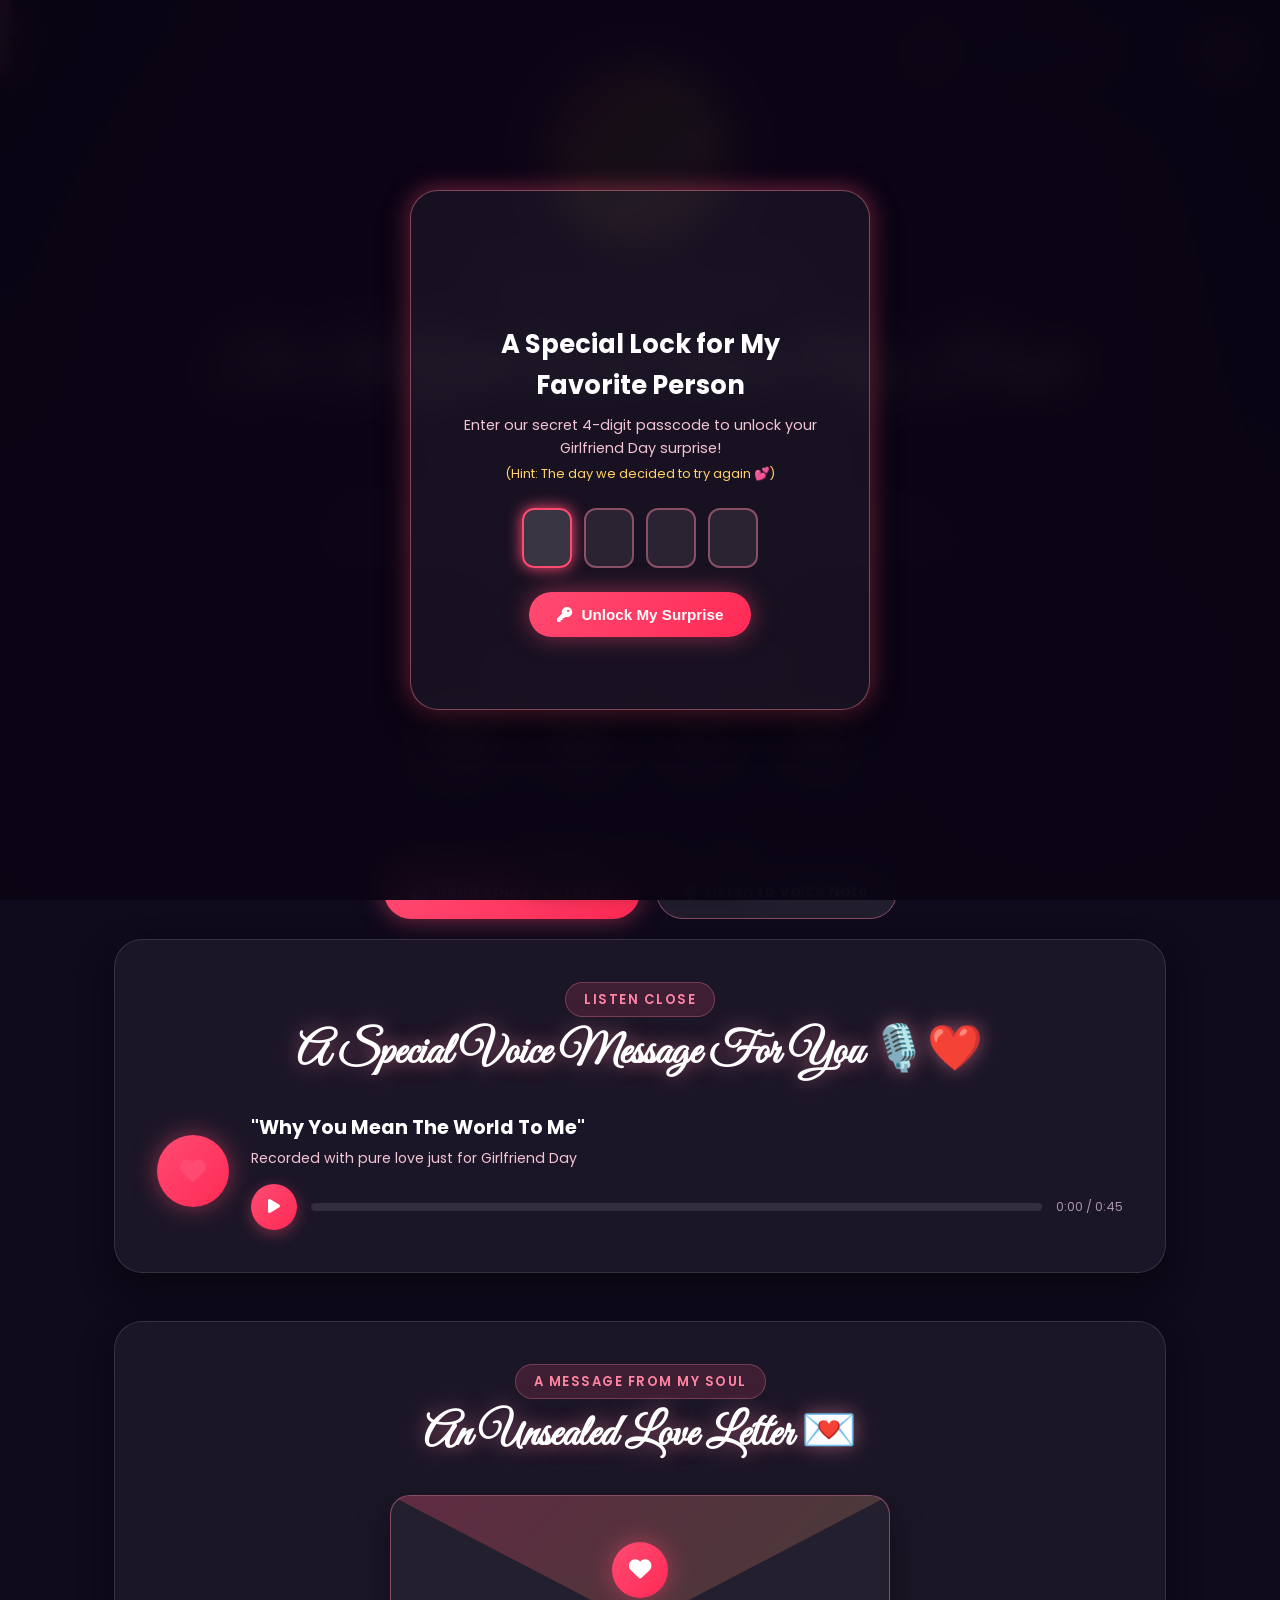
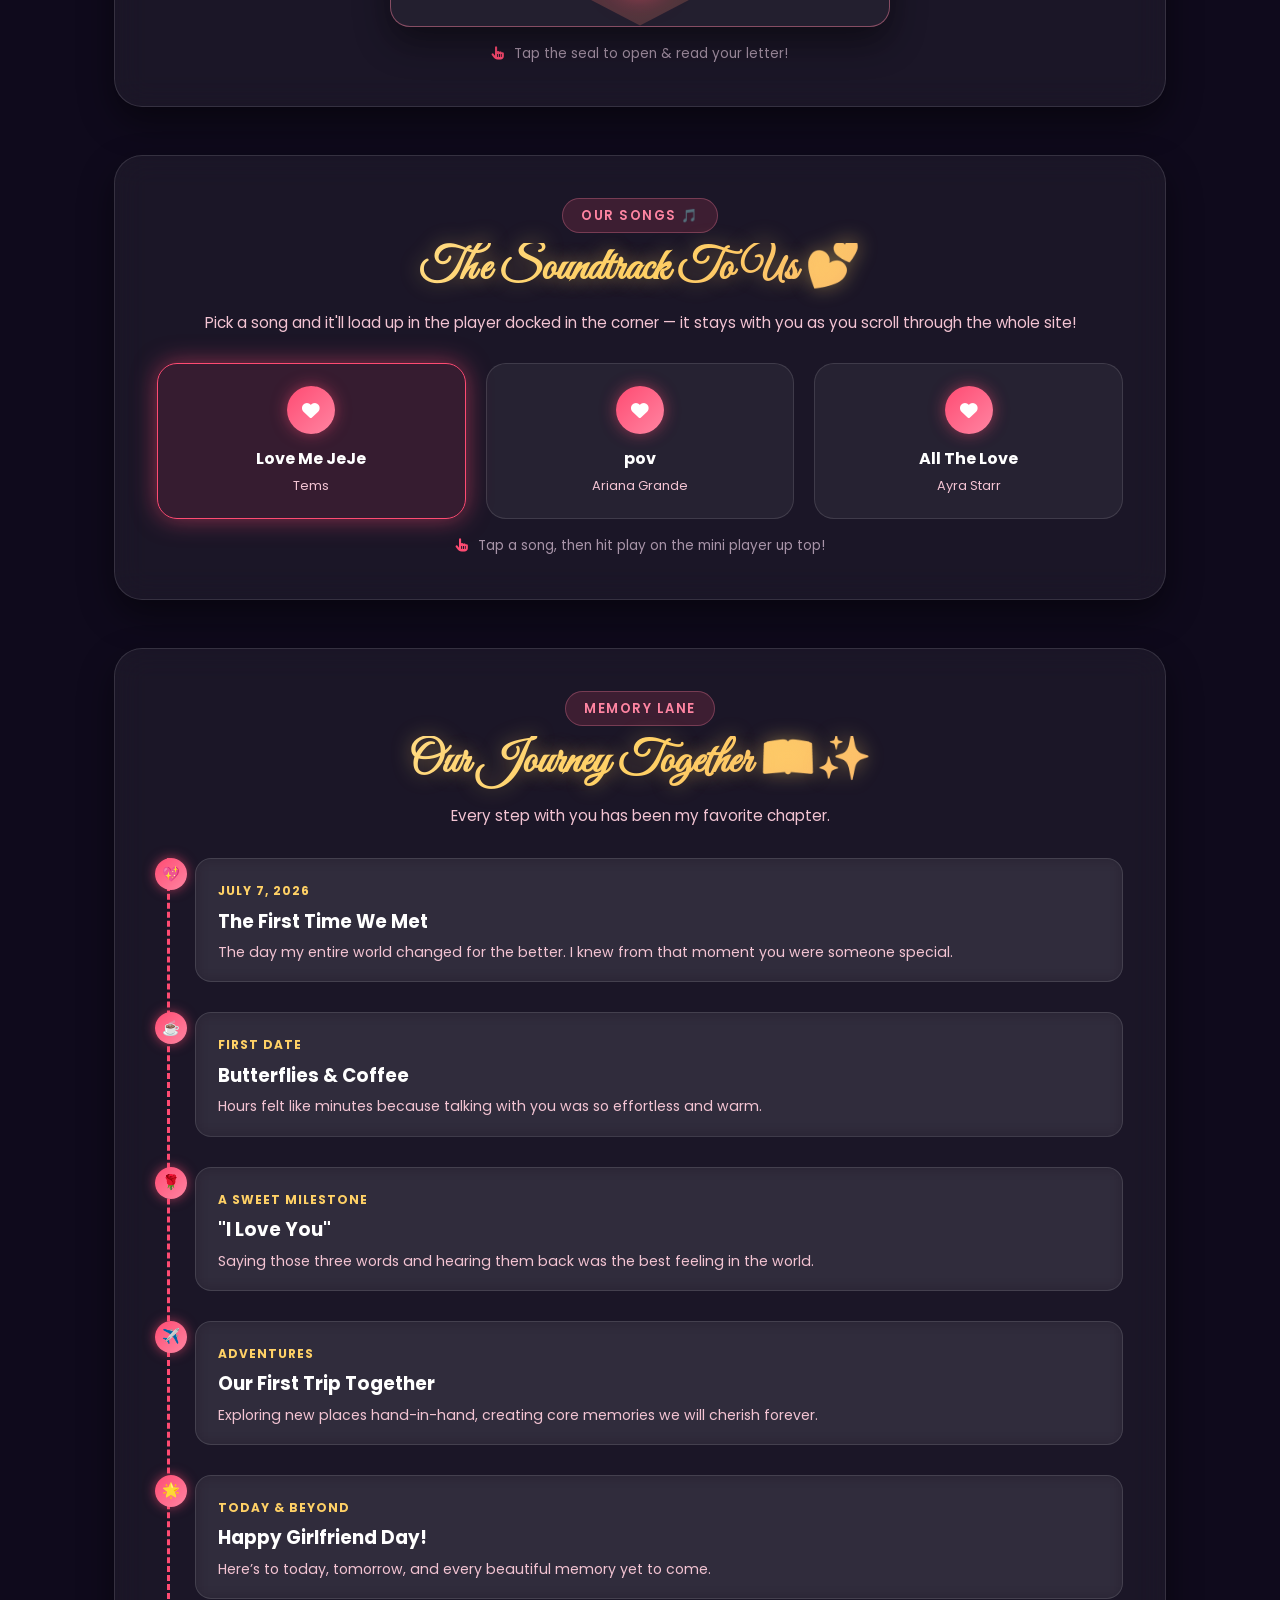
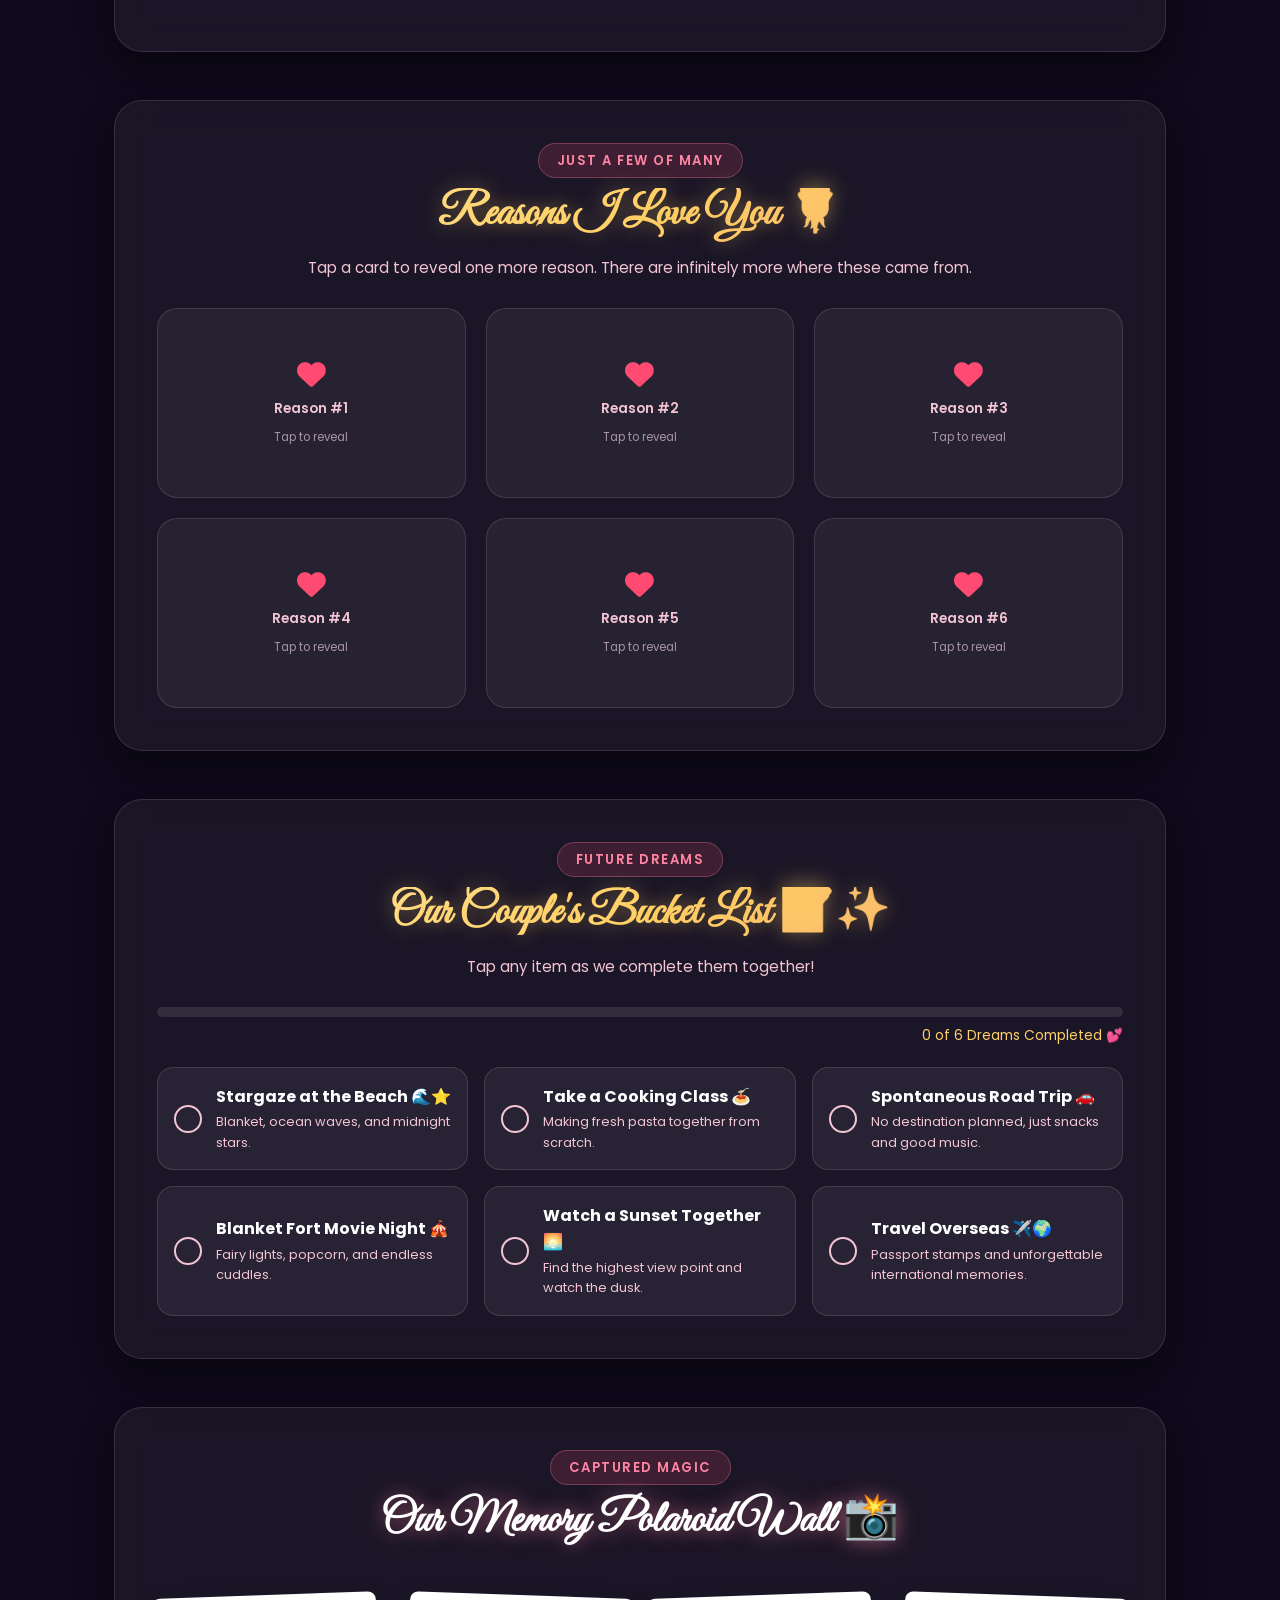
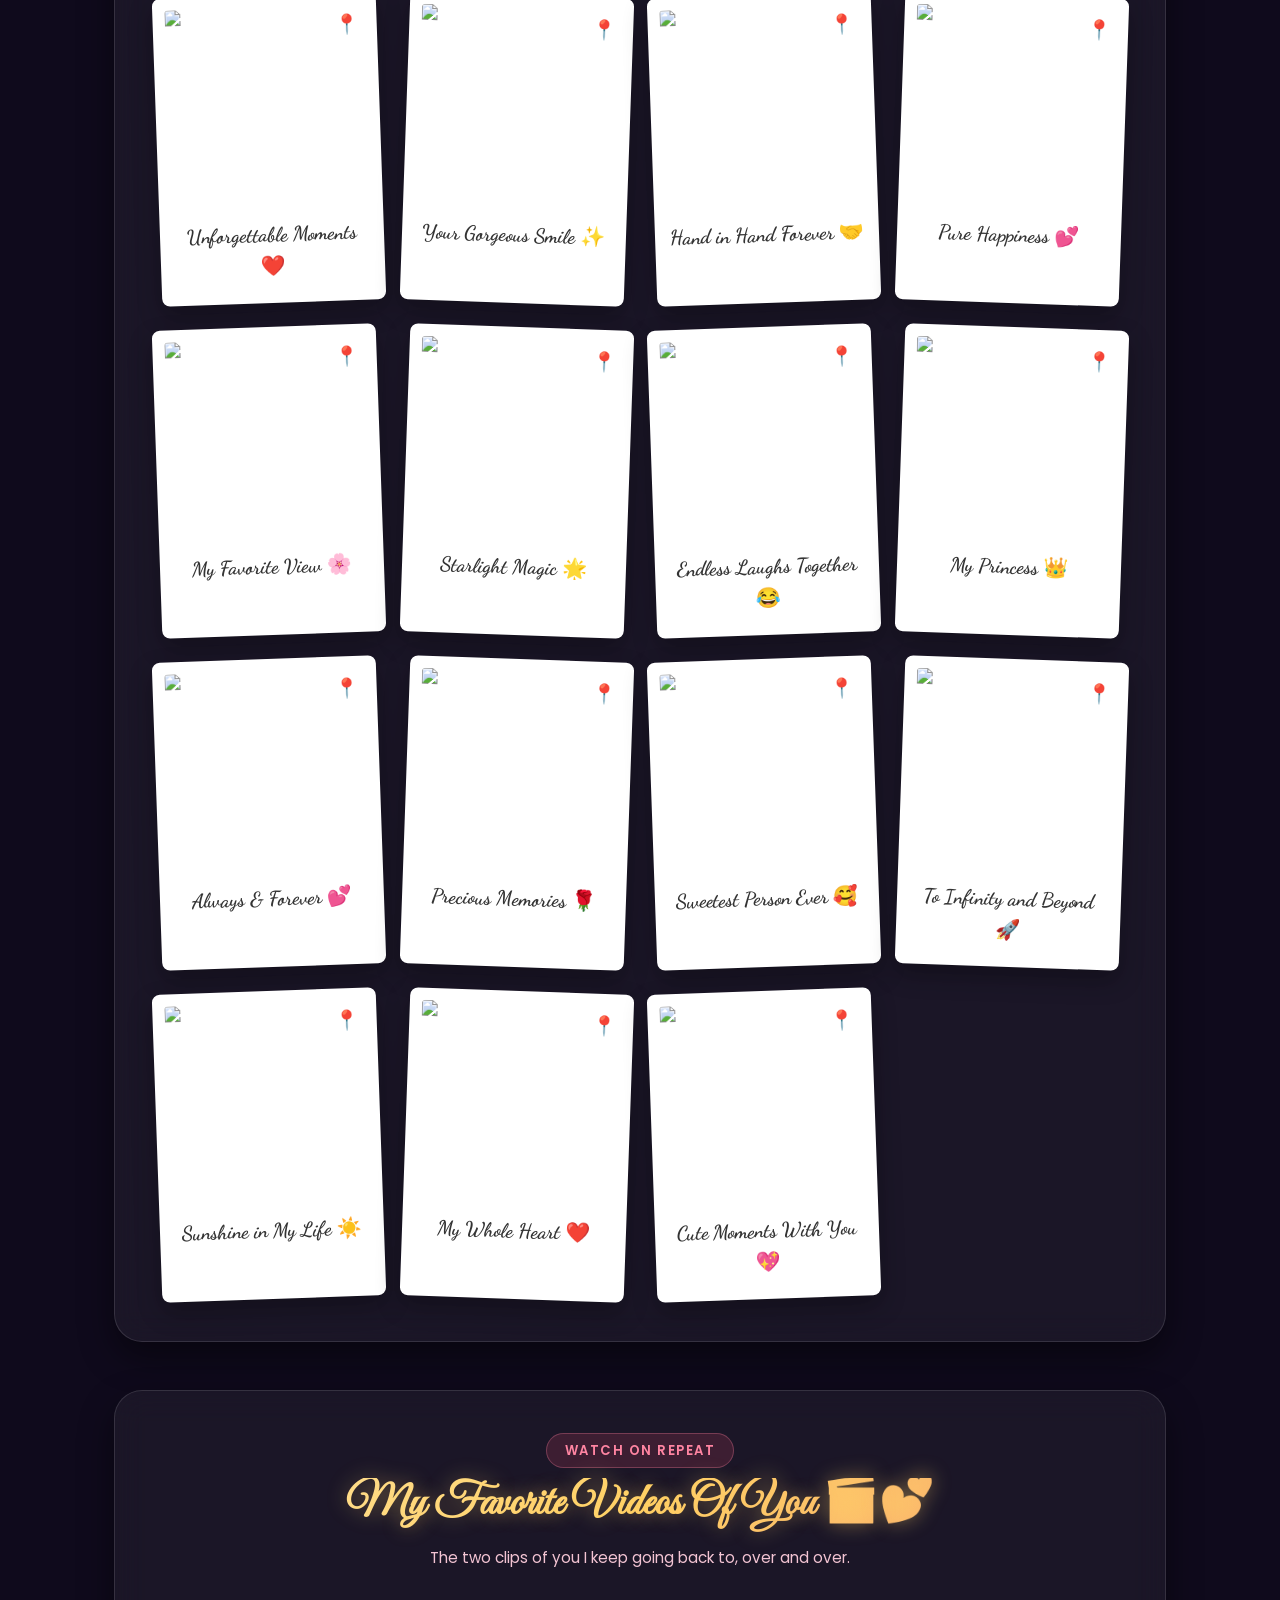
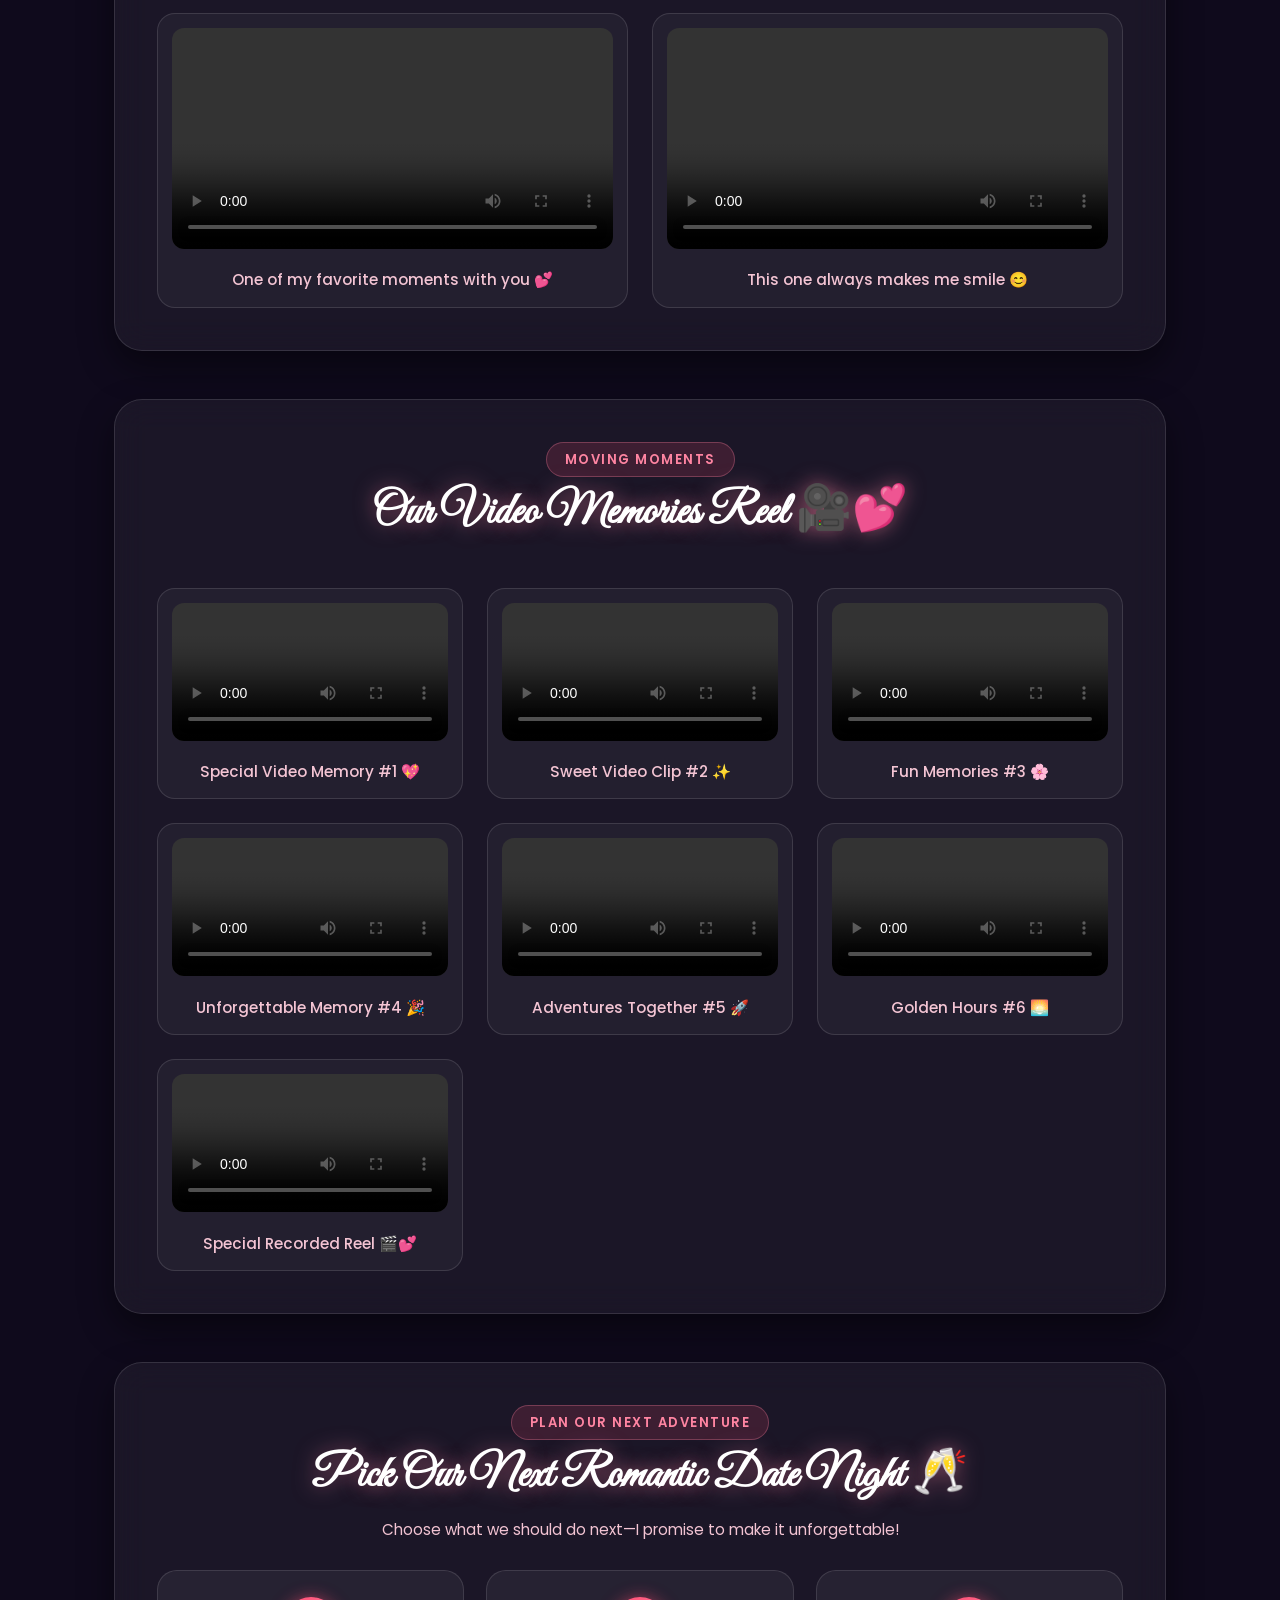
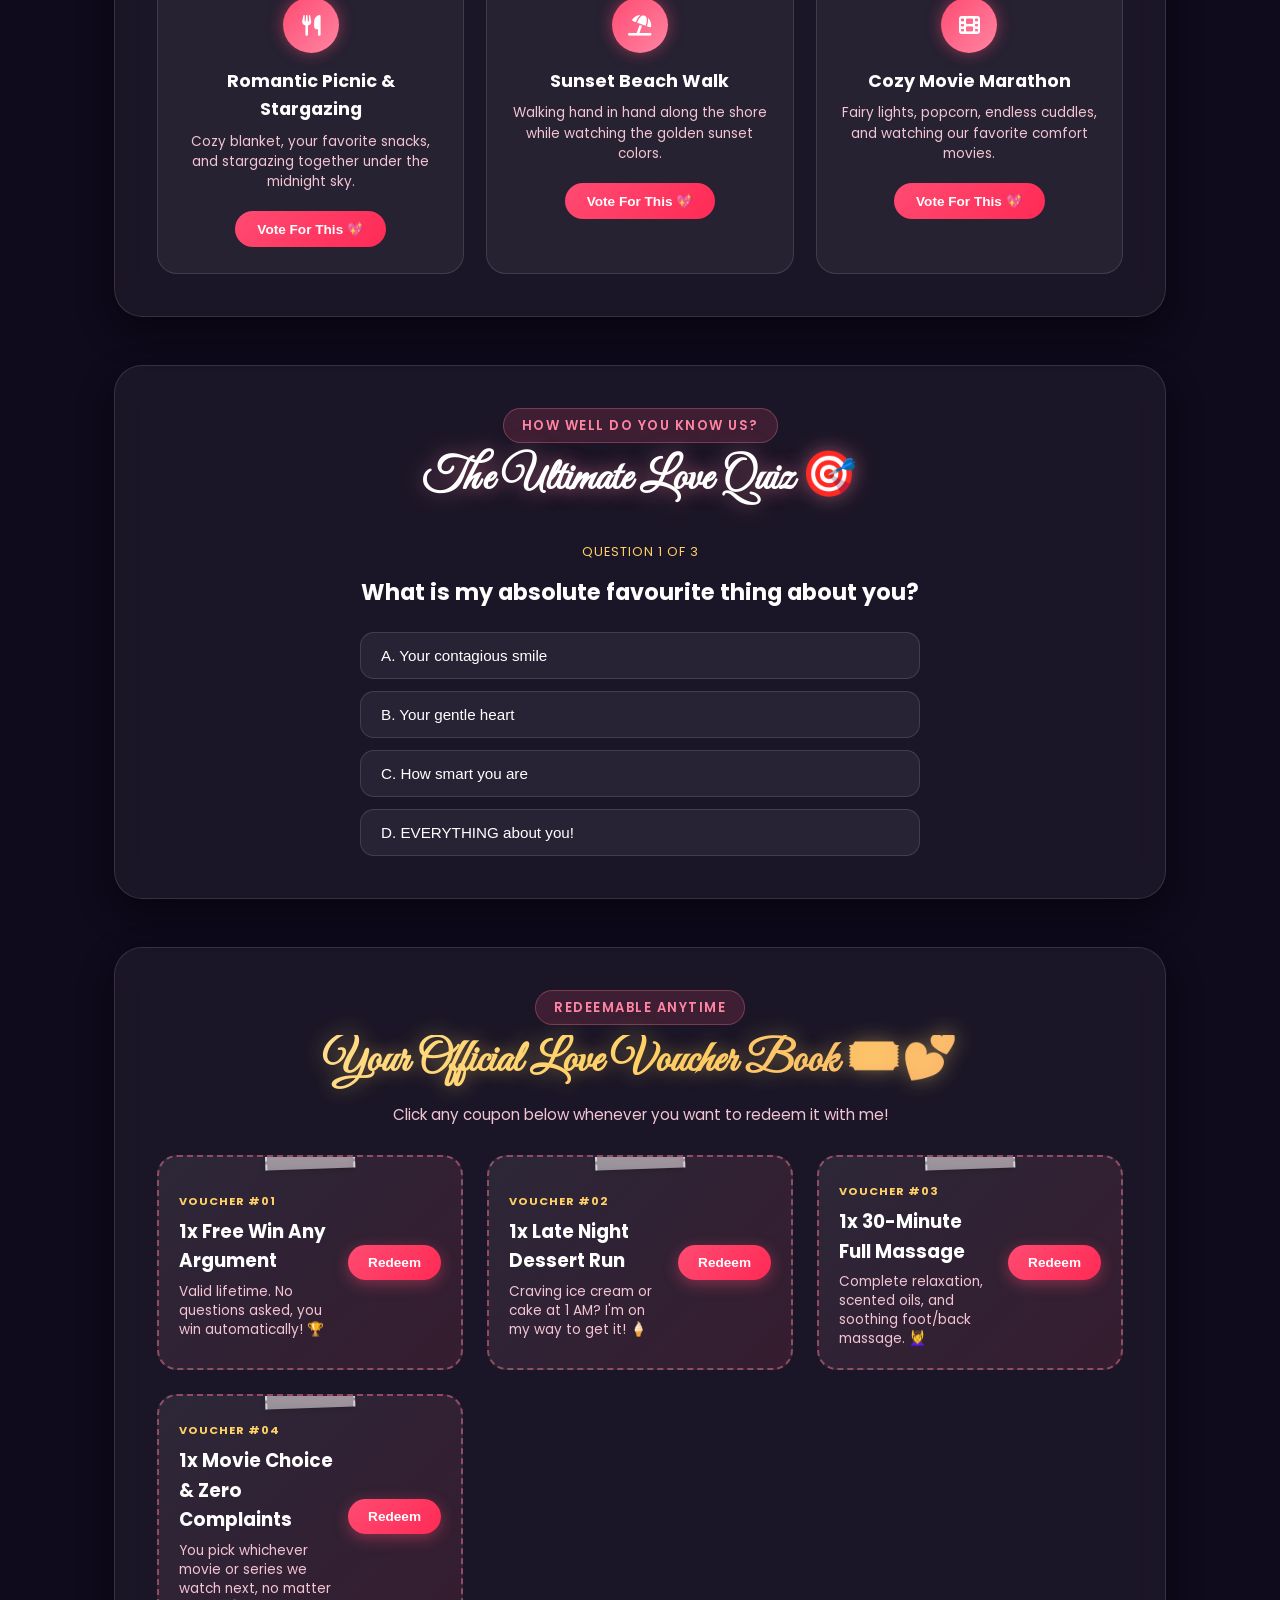
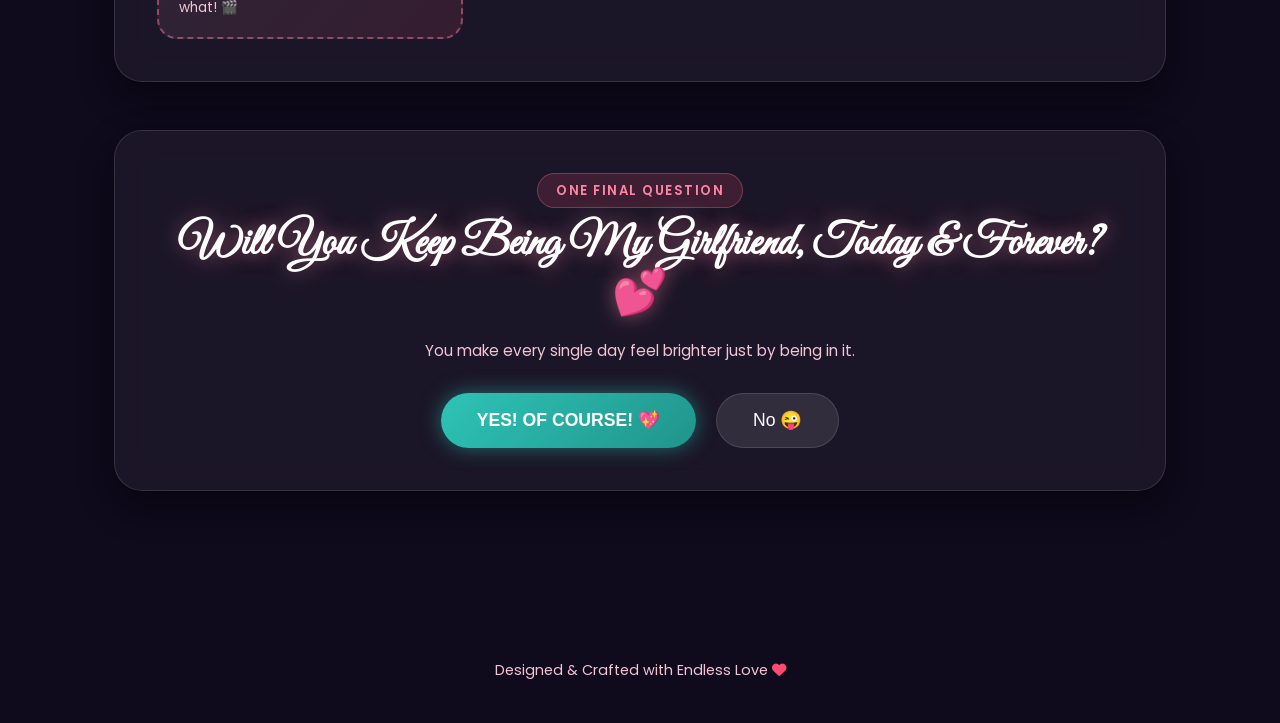
==== mybaby.html @ 6998229e "Add files via upload Upload Girlfriend Day website files" ====
<!DOCTYPE html>
<html lang="en">
<head>
    <meta charset="UTF-8">
    <meta name="viewport" content="width=device-width, initial-scale=1.0">
    <meta name="description" content="Happy Girlfriend Day - Interactive Digital Surprise & Romantic Memory Experience">
    <meta name="theme-color" content="#0f0a1c">
    <title>Happy Girlfriend Day, My Forever Love 💕</title>
    
    <link rel="preconnect" href="https://fonts.googleapis.com">
    <link rel="preconnect" href="https://fonts.gstatic.com" crossorigin>
    <link href="https://fonts.googleapis.com/css2?family=Dancing+Script:wght@600;700&family=Great+Vibes&family=Poppins:ital,wght@0,300;0,400;0,500;0,600;0,700;1,300;1,400&family=Sacramento&display=swap" rel="stylesheet">
    
    <link rel="stylesheet" href="https://cdnjs.cloudflare.com/ajax/libs/font-awesome/6.4.0/css/all.min.css">
    
    <script src="https://cdn.jsdelivr.net/npm/canvas-confetti@1.6.0/dist/confetti.browser.min.js"></script>
    <script src="https://open.spotify.com/embed/iframe-api/v1" async></script>

    <link rel="stylesheet" href="mybaby.css">
</head>
<body>

    <div id="passcodeGate" class="passcode-overlay">
        <div class="passcode-box glass-panel">
            <div class="lock-icon"><i class="fa-solid fa-heart-lock"></i></div>
            <h2>A Special Lock for My Favorite Person</h2>
            <p>Enter our secret 4-digit passcode to unlock your Girlfriend Day surprise!</p>
            <p class="hint-text">(Hint: The day we decided to try again 💕)</p>
            
            <div class="passcode-inputs">
                <input type="password" maxlength="1" class="pass-digit" id="digit1" autofocus autocomplete="off">
                <input type="password" maxlength="1" class="pass-digit" id="digit2" autocomplete="off">
                <input type="password" maxlength="1" class="pass-digit" id="digit3" autocomplete="off">
                <input type="password" maxlength="1" class="pass-digit" id="digit4" autocomplete="off">
            </div>
            
            <button class="btn-main primary-btn" id="unlockBtn" onclick="appUI.verifyPasscode()">
                <i class="fa-solid fa-key"></i> Unlock My Surprise
            </button>
            <p id="passcodeError" class="error-msg"></p>
        </div>
    </div>

    <canvas id="heartsCanvas"></canvas>

    <div class="floating-audio-bar" id="floatingAudioBar">
        <div class="bar-controls">
            <button class="music-btn" id="musicToggle" title="Show/Hide Our Song Player">
                <i class="fa-solid fa-music"></i>
            </button>
            <div class="track-info-pill" id="trackPill">
                <span class="track-title" id="trackTitle">Love Me JeJe - Tems</span>
                <canvas id="visualizerCanvas" width="60" height="20"></canvas>
            </div>
            <button class="sound-sfx-btn" id="sfxToggle" title="Toggle Sound Effects">
                <i class="fa-solid fa-volume-high"></i>
            </button>
        </div>

        <div class="mini-player-panel" id="miniPlayerPanel">
            <div class="song-switcher">
                <button class="song-tab active" data-track-key="love-me-jeje">Love Me JeJe</button>
                <button class="song-tab" data-track-key="pov">pov</button>
                <button class="song-tab" data-track-key="all-the-love">All The Love</button>
            </div>
            <iframe id="bgMusicPlayer" style="border-radius:12px" src="https://audiomack.com/embed/song/temsbaby/love-me-jeje" width="280" height="252" frameBorder="0" scrolling="no" allow="autoplay; clipboard-write; encrypted-media; fullscreen; picture-in-picture" loading="lazy"></iframe>
            <div id="spotifyPovPlayer" style="display:none;"></div>
        </div>
    </div>

    <div id="toastContainer" class="toast-container"></div>

    <div class="container" id="mainContent">

        <header class="hero">
            <div class="hero-portrait">
                <div class="hero-portrait-ring">
                    <img src="images/46.jpeg" alt="My Forever Love">
                </div>
            </div>

            <div class="date-badge pulse-badge">
                <i class="fa-solid fa-sparkles"></i> August 1 • Happy Girlfriend Day <i class="fa-solid fa-sparkles"></i>
            </div>
            
            <h1 class="hero-title">To The Girl Who Owns My Heart</h1>
            <div class="together-badge">
                <i class="fa-solid fa-heart-pulse"></i> <span id="togetherText">Together Since July 7, 2026</span>
            </div>
            <p class="hero-subtitle">
                Every second with you feels like a dream I never want to wake up from. Today is dedicated entirely to celebrating your smile, your warmth, and the incredible joy you bring to my life. 💕
            </p>

            <div class="countdown-card glass-panel">
                <h3 class="countdown-label">Counting Every Special Moment Together</h3>
                <div class="timer-grid">
                    <div class="timer-box">
                        <span class="timer-num" id="daysNum">00</span>
                        <span class="timer-unit">Days</span>
                    </div>
                    <div class="timer-box">
                        <span class="timer-num" id="hoursNum">00</span>
                        <span class="timer-unit">Hours</span>
                    </div>
                    <div class="timer-box">
                        <span class="timer-num" id="minsNum">00</span>
                        <span class="timer-unit">Mins</span>
                    </div>
                    <div class="timer-box">
                        <span class="timer-num" id="secsNum">00</span>
                        <span class="timer-unit">Secs</span>
                    </div>
                </div>
            </div>

            <div class="hero-actions">
                <a href="#letterSection" class="btn-main primary-btn">
                    <i class="fa-solid fa-envelope-open-text"></i> Read Your Love Letter
                </a>
                <a href="#voiceNoteSection" class="btn-main secondary-btn">
                    <i class="fa-solid fa-microphone"></i> Listen to Voice Note
                </a>
            </div>
        </header>

        <section class="glass-card" id="voiceNoteSection">
            <div class="section-header">
                <span class="section-tag">Listen Close</span>
                <h2 class="section-title">A Special Voice Message For You 🎙️❤️</h2>
            </div>

            <div class="voice-card">
                <div class="voice-avatar">
                    <i class="fa-solid fa-heart pulse-heart"></i>
                </div>
                <div class="voice-info">
                    <h3>"Why You Mean The World To Me"</h3>
                    <p>Recorded with pure love just for Girlfriend Day</p>
                    
                    <div class="voice-controls">
                        <button class="voice-play-btn" id="voicePlayBtn" onclick="appUI.toggleVoiceNote()">
                            <i class="fa-solid fa-play" id="voicePlayIcon"></i>
                        </button>
                        <div class="voice-progress-container" onclick="appUI.seekVoiceNote(event)">
                            <div class="voice-progress-bar" id="voiceProgressBar"></div>
                        </div>
                        <span class="voice-timer" id="voiceTimer">0:00 / 0:45</span>
                    </div>
                </div>
            </div>
        </section>

        <section class="glass-card" id="letterSection">
            <div class="section-header">
                <span class="section-tag">A Message From My Soul</span>
                <h2 class="section-title">An Unsealed Love Letter 💌</h2>
            </div>

            <div class="envelope-wrapper">
                <div class="envelope" id="envelope">
                    <div class="envelope-flap"></div>
                    <div class="heart-seal" id="heartSeal"><i class="fa-solid fa-heart"></i></div>
                    <div class="letter-content" id="letterBox">
                        <div class="letter-inner">
                            <h3 class="letter-heading">My Dearest Love,</h3>
                            <p class="letter-text">
                                From the very moment you walked into my life, everything changed. You brought color to my quietest days, warmth to my coldest nights, and a laughter that heals parts of me I never knew were hurting.<br><br>
                                I created this digital corner of the internet just for you—a small reflection of the endless affection I hold in my heart every single day. You are my confidante, my best friend, and my greatest blessing.<br><br>
                                Thank you for simply being you—gentle, fierce, beautiful, and endlessly kind. Happy Girlfriend Day, my darling.
                            </p>
                            <div class="letter-signature">
                                <span>Forever & Always Yours,</span>
                                <h4 class="signature-name">Your Loving Partner ❤️</h4>
                            </div>
                        </div>
                    </div>
                </div>
            </div>
            <p class="tap-instruction"><i class="fa-solid fa-hand-pointer"></i> Tap the seal to open & read your letter!</p>
        </section>

        <section class="glass-card music-card" id="musicSection">
            <div class="section-header">
                <span class="section-tag">Our Songs 🎵</span>
                <h2 class="section-title gold-text">The Soundtrack To Us 💕</h2>
            </div>
            <p class="section-subtext">Pick a song and it'll load up in the player docked in the corner — it stays with you as you scroll through the whole site!</p>

            <div class="song-picks-grid">
                <div class="song-pick-card active" data-track-key="love-me-jeje">
                    <div class="song-pick-icon"><i class="fa-solid fa-heart"></i></div>
                    <h3>Love Me JeJe</h3>
                    <p>Tems</p>
                </div>

                <div class="song-pick-card" data-track-key="pov">
                    <div class="song-pick-icon"><i class="fa-solid fa-heart"></i></div>
                    <h3>pov</h3>
                    <p>Ariana Grande</p>
                </div>

                <div class="song-pick-card" data-track-key="all-the-love">
                    <div class="song-pick-icon"><i class="fa-solid fa-heart"></i></div>
                    <h3>All The Love</h3>
                    <p>Ayra Starr</p>
                </div>
            </div>

            <p class="tap-instruction"><i class="fa-solid fa-hand-pointer"></i> Tap a song, then hit play on the mini player up top!</p>
        </section>

        <section class="glass-card" id="timelineSection">
            <div class="section-header">
                <span class="section-tag">Memory Lane</span>
                <h2 class="section-title gold-text">Our Journey Together 📖✨</h2>
            </div>
            <p class="section-subtext">Every step with you has been my favorite chapter.</p>

            <div class="timeline-container">
                <div class="timeline-item">
                    <div class="timeline-dot">💖</div>
                    <div class="timeline-content">
                        <span class="timeline-date">July 7, 2026</span>
                        <h3>The First Time We Met</h3>
                        <p>The day my entire world changed for the better. I knew from that moment you were someone special.</p>
                    </div>
                </div>

                <div class="timeline-item">
                    <div class="timeline-dot">☕</div>
                    <div class="timeline-content">
                        <span class="timeline-date">First Date</span>
                        <h3>Butterflies & Coffee</h3>
                        <p>Hours felt like minutes because talking with you was so effortless and warm.</p>
                    </div>
                </div>

                <div class="timeline-item">
                    <div class="timeline-dot">🌹</div>
                    <div class="timeline-content">
                        <span class="timeline-date">A Sweet Milestone</span>
                        <h3>"I Love You"</h3>
                        <p>Saying those three words and hearing them back was the best feeling in the world.</p>
                    </div>
                </div>

                <div class="timeline-item">
                    <div class="timeline-dot">✈️</div>
                    <div class="timeline-content">
                        <span class="timeline-date">Adventures</span>
                        <h3>Our First Trip Together</h3>
                        <p>Exploring new places hand-in-hand, creating core memories we will cherish forever.</p>
                    </div>
                </div>

                <div class="timeline-item">
                    <div class="timeline-dot">🌟</div>
                    <div class="timeline-content">
                        <span class="timeline-date">Today & Beyond</span>
                        <h3>Happy Girlfriend Day!</h3>
                        <p>Here’s to today, tomorrow, and every beautiful memory yet to come.</p>
                    </div>
                </div>
            </div>
        </section>

        <section class="glass-card" id="reasonsSection">
            <div class="section-header">
                <span class="section-tag">Just A Few Of Many</span>
                <h2 class="section-title gold-text">Reasons I Love You 🌹</h2>
            </div>
            <p class="section-subtext">Tap a card to reveal one more reason. There are infinitely more where these came from.</p>

            <div class="reasons-grid">
                <div class="reason-card" onclick="appUI.revealReason(this, 1)">
                    <div class="reason-card-inner">
                        <div class="reason-card-front">
                            <i class="fa-solid fa-heart"></i>
                            <span>Reason #1</span>
                            <small>Tap to reveal</small>
                        </div>
                        <div class="reason-card-back">
                            <p>Because your laugh is my favorite sound in the entire world.</p>
                        </div>
                    </div>
                </div>

                <div class="reason-card" onclick="appUI.revealReason(this, 2)">
                    <div class="reason-card-inner">
                        <div class="reason-card-front">
                            <i class="fa-solid fa-heart"></i>
                            <span>Reason #2</span>
                            <small>Tap to reveal</small>
                        </div>
                        <div class="reason-card-back">
                            <p>Because you make even the most ordinary days feel like an adventure.</p>
                        </div>
                    </div>
                </div>

                <div class="reason-card" onclick="appUI.revealReason(this, 3)">
                    <div class="reason-card-inner">
                        <div class="reason-card-front">
                            <i class="fa-solid fa-heart"></i>
                            <span>Reason #3</span>
                            <small>Tap to reveal</small>
                        </div>
                        <div class="reason-card-back">
                            <p>Because you listen — really listen — to every little thing I tell you.</p>
                        </div>
                    </div>
                </div>

                <div class="reason-card" onclick="appUI.revealReason(this, 4)">
                    <div class="reason-card-inner">
                        <div class="reason-card-front">
                            <i class="fa-solid fa-heart"></i>
                            <span>Reason #4</span>
                            <small>Tap to reveal</small>
                        </div>
                        <div class="reason-card-back">
                            <p>Because your kindness toward everyone around you inspires me daily.</p>
                        </div>
                    </div>
                </div>

                <div class="reason-card" onclick="appUI.revealReason(this, 5)">
                    <div class="reason-card-inner">
                        <div class="reason-card-front">
                            <i class="fa-solid fa-heart"></i>
                            <span>Reason #5</span>
                            <small>Tap to reveal</small>
                        </div>
                        <div class="reason-card-back">
                            <p>Because I can be completely myself around you, no exceptions.</p>
                        </div>
                    </div>
                </div>

                <div class="reason-card" onclick="appUI.revealReason(this, 6)">
                    <div class="reason-card-inner">
                        <div class="reason-card-front">
                            <i class="fa-solid fa-heart"></i>
                            <span>Reason #6</span>
                            <small>Tap to reveal</small>
                        </div>
                        <div class="reason-card-back">
                            <p>Because you believe in me on days I forget to believe in myself.</p>
                        </div>
                    </div>
                </div>
            </div>
        </section>

        <section class="glass-card" id="bucketListSection">
            <div class="section-header">
                <span class="section-tag">Future Dreams</span>
                <h2 class="section-title gold-text">Our Couple's Bucket List 📝✨</h2>
            </div>
            <p class="section-subtext">Tap any item as we complete them together!</p>

            <div class="bucket-progress-wrapper">
                <div class="bucket-progress-bar" id="bucketProgressBar"></div>
            </div>
            <p class="bucket-status-text" id="bucketStatusText">0 of 6 Dreams Completed 💕</p>

            <div class="bucket-grid">
                <div class="bucket-item" id="bucket1" onclick="appUI.toggleBucketItem('bucket1', 'Stargaze at the Beach 🌊⭐')">
                    <div class="bucket-checkbox"><i class="fa-solid fa-check"></i></div>
                    <div class="bucket-info">
                        <h4>Stargaze at the Beach 🌊⭐</h4>
                        <p>Blanket, ocean waves, and midnight stars.</p>
                    </div>
                </div>

                <div class="bucket-item" id="bucket2" onclick="appUI.toggleBucketItem('bucket2', 'Take a Cooking Class 🍝')">
                    <div class="bucket-checkbox"><i class="fa-solid fa-check"></i></div>
                    <div class="bucket-info">
                        <h4>Take a Cooking Class 🍝</h4>
                        <p>Making fresh pasta together from scratch.</p>
                    </div>
                </div>

                <div class="bucket-item" id="bucket3" onclick="appUI.toggleBucketItem('bucket3', 'Spontaneous Road Trip 🚗')">
                    <div class="bucket-checkbox"><i class="fa-solid fa-check"></i></div>
                    <div class="bucket-info">
                        <h4>Spontaneous Road Trip 🚗</h4>
                        <p>No destination planned, just snacks and good music.</p>
                    </div>
                </div>

                <div class="bucket-item" id="bucket4" onclick="appUI.toggleBucketItem('bucket4', 'Blanket Fort Movie Night 🎪')">
                    <div class="bucket-checkbox"><i class="fa-solid fa-check"></i></div>
                    <div class="bucket-info">
                        <h4>Blanket Fort Movie Night 🎪</h4>
                        <p>Fairy lights, popcorn, and endless cuddles.</p>
                    </div>
                </div>

                <div class="bucket-item" id="bucket5" onclick="appUI.toggleBucketItem('bucket5', 'Watch a Sunset Together 🌅')">
                    <div class="bucket-checkbox"><i class="fa-solid fa-check"></i></div>
                    <div class="bucket-info">
                        <h4>Watch a Sunset Together 🌅</h4>
                        <p>Find the highest view point and watch the dusk.</p>
                    </div>
                </div>

                <div class="bucket-item" id="bucket6" onclick="appUI.toggleBucketItem('bucket6', 'Travel Overseas ✈️🌍')">
                    <div class="bucket-checkbox"><i class="fa-solid fa-check"></i></div>
                    <div class="bucket-info">
                        <h4>Travel Overseas ✈️🌍</h4>
                        <p>Passport stamps and unforgettable international memories.</p>
                    </div>
                </div>
            </div>
        </section>

        <section class="glass-card" id="gallerySection">
            <div class="section-header">
                <span class="section-tag">Captured Magic</span>
                <h2 class="section-title">Our Memory Polaroid Wall 📸</h2>
            </div>

            <div class="gallery-grid">
                <div class="polaroid" onclick="appUI.openLightbox('images/19.jpeg', 'Unforgettable Moments ❤️')">
                    <div class="polaroid-img-wrapper">
                        <img src="images/19.jpeg" alt="Memory 19" loading="lazy">
                        <span class="pin-icon">📍</span>
                    </div>
                    <div class="caption">Unforgettable Moments ❤️</div>
                </div>

                <div class="polaroid" onclick="appUI.openLightbox('images/20.jpeg', 'Your Gorgeous Smile ✨')">
                    <div class="polaroid-img-wrapper">
                        <img src="images/20.jpeg" alt="Memory 20" loading="lazy">
                        <span class="pin-icon">📍</span>
                    </div>
                    <div class="caption">Your Gorgeous Smile ✨</div>
                </div>

                <div class="polaroid" onclick="appUI.openLightbox('images/22.jpeg', 'Hand in Hand Forever 🤝')">
                    <div class="polaroid-img-wrapper">
                        <img src="images/22.jpeg" alt="Memory 22" loading="lazy">
                        <span class="pin-icon">📍</span>
                    </div>
                    <div class="caption">Hand in Hand Forever 🤝</div>
                </div>

                <div class="polaroid" onclick="appUI.openLightbox('images/34.jpeg', 'Pure Happiness 💕')">
                    <div class="polaroid-img-wrapper">
                        <img src="images/34.jpeg" alt="Memory 34" loading="lazy">
                        <span class="pin-icon">📍</span>
                    </div>
                    <div class="caption">Pure Happiness 💕</div>
                </div>

                <div class="polaroid" onclick="appUI.openLightbox('images/35.jpeg', 'My Favorite View 🌸')">
                    <div class="polaroid-img-wrapper">
                        <img src="images/35.jpeg" alt="Memory 35" loading="lazy">
                        <span class="pin-icon">📍</span>
                    </div>
                    <div class="caption">My Favorite View 🌸</div>
                </div>

                <div class="polaroid" onclick="appUI.openLightbox('images/38.jpeg', 'Starlight Magic 🌟')">
                    <div class="polaroid-img-wrapper">
                        <img src="images/38.jpeg" alt="Memory 38" loading="lazy">
                        <span class="pin-icon">📍</span>
                    </div>
                    <div class="caption">Starlight Magic 🌟</div>
                </div>

                <div class="polaroid" onclick="appUI.openLightbox('images/46.jpeg', 'Endless Laughs Together 😂')">
                    <div class="polaroid-img-wrapper">
                        <img src="images/46.jpeg" alt="Memory 46" loading="lazy">
                        <span class="pin-icon">📍</span>
                    </div>
                    <div class="caption">Endless Laughs Together 😂</div>
                </div>

                <div class="polaroid" onclick="appUI.openLightbox('images/53.jpeg', 'My Princess 👑')">
                    <div class="polaroid-img-wrapper">
                        <img src="images/53.jpeg" alt="Memory 53" loading="lazy">
                        <span class="pin-icon">📍</span>
                    </div>
                    <div class="caption">My Princess 👑</div>
                </div>

                <div class="polaroid" onclick="appUI.openLightbox('images/54.jpeg', 'Always & Forever 💕')">
                    <div class="polaroid-img-wrapper">
                        <img src="images/54.jpeg" alt="Memory 54" loading="lazy">
                        <span class="pin-icon">📍</span>
                    </div>
                    <div class="caption">Always & Forever 💕</div>
                </div>

                <div class="polaroid" onclick="appUI.openLightbox('images/63.jpeg', 'Precious Memories 🌹')">
                    <div class="polaroid-img-wrapper">
                        <img src="images/63.jpeg" alt="Memory 63" loading="lazy">
                        <span class="pin-icon">📍</span>
                    </div>
                    <div class="caption">Precious Memories 🌹</div>
                </div>

                <div class="polaroid" onclick="appUI.openLightbox('images/64.jpeg', 'Sweetest Person Ever 🥰')">
                    <div class="polaroid-img-wrapper">
                        <img src="images/64.jpeg" alt="Memory 64" loading="lazy">
                        <span class="pin-icon">📍</span>
                    </div>
                    <div class="caption">Sweetest Person Ever 🥰</div>
                </div>

                <div class="polaroid" onclick="appUI.openLightbox('images/65.jpeg', 'To Infinity and Beyond 🚀')">
                    <div class="polaroid-img-wrapper">
                        <img src="images/65.jpeg" alt="Memory 65" loading="lazy">
                        <span class="pin-icon">📍</span>
                    </div>
                    <div class="caption">To Infinity and Beyond 🚀</div>
                </div>

                <div class="polaroid" onclick="appUI.openLightbox('images/WhatsApp Image 2026-07-31 at 17.06.18.jpeg', 'Sunshine in My Life ☀️')">
                    <div class="polaroid-img-wrapper">
                        <img src="images/WhatsApp Image 2026-07-31 at 17.06.18.jpeg" alt="Memory WhatsApp 1" loading="lazy">
                        <span class="pin-icon">📍</span>
                    </div>
                    <div class="caption">Sunshine in My Life ☀️</div>
                </div>

                <div class="polaroid" onclick="appUI.openLightbox('images/WhatsApp Image 2026-07-31 at 17.06.13.jpeg', 'My Whole Heart ❤️')">
                    <div class="polaroid-img-wrapper">
                        <img src="images/WhatsApp Image 2026-07-31 at 17.06.13.jpeg" alt="Memory WhatsApp 2" loading="lazy">
                        <span class="pin-icon">📍</span>
                    </div>
                    <div class="caption">My Whole Heart ❤️</div>
                </div>

                <div class="polaroid" onclick="appUI.openLightbox('images/WhatsApp Image 2026-07-31 at 17.06.12.jpeg', 'Cute Moments With You 💖')">
                    <div class="polaroid-img-wrapper">
                        <img src="images/WhatsApp Image 2026-07-31 at 17.06.12.jpeg" alt="Memory WhatsApp 3" loading="lazy">
                        <span class="pin-icon">📍</span>
                    </div>
                    <div class="caption">Cute Moments With You 💖</div>
                </div>
            </div>
        </section>

        <section class="glass-card" id="favoriteVideosSection">
            <div class="section-header">
                <span class="section-tag">Watch On Repeat</span>
                <h2 class="section-title gold-text">My Favorite Videos Of You 🎬💕</h2>
            </div>
            <p class="section-subtext">The two clips of you I keep going back to, over and over.</p>

            <div class="video-grid">
                <div class="video-card glass-panel">
                    <video controls preload="metadata" style="width: 100%; border-radius: 12px;">
                        <source src="images/58.mp4" type="video/mp4">
                        Your browser does not support video playback.
                    </video>
                    <p class="video-caption">One of my favorite moments with you 💕</p>
                </div>

                <div class="video-card glass-panel">
                    <video controls preload="metadata" style="width: 100%; border-radius: 12px;">
                        <source src="images/59.mp4" type="video/mp4">
                        Your browser does not support video playback.
                    </video>
                    <p class="video-caption">This one always makes me smile 😊</p>
                </div>
            </div>
        </section>

        <section class="glass-card" id="videoSection">
            <div class="section-header">
                <span class="section-tag">Moving Moments</span>
                <h2 class="section-title">Our Video Memories Reel 🎥💕</h2>
            </div>

            <div class="video-grid">
                <div class="video-card glass-panel">
                    <video controls preload="metadata" style="width: 100%; border-radius: 12px;">
                        <source src="images/21.mp4" type="video/mp4">
                        Your browser does not support video playback.
                    </video>
                    <p class="video-caption">Special Video Memory #1 💖</p>
                </div>

                <div class="video-card glass-panel">
                    <video controls preload="metadata" style="width: 100%; border-radius: 12px;">
                        <source src="images/23.mp4" type="video/mp4">
                        Your browser does not support video playback.
                    </video>
                    <p class="video-caption">Sweet Video Clip #2 ✨</p>
                </div>

                <div class="video-card glass-panel">
                    <video controls preload="metadata" style="width: 100%; border-radius: 12px;">
                        <source src="images/24.mp4" type="video/mp4">
                        Your browser does not support video playback.
                    </video>
                    <p class="video-caption">Fun Memories #3 🌸</p>
                </div>

                <div class="video-card glass-panel">
                    <video controls preload="metadata" style="width: 100%; border-radius: 12px;">
                        <source src="images/25.mp4" type="video/mp4">
                        Your browser does not support video playback.
                    </video>
                    <p class="video-caption">Unforgettable Memory #4 🎉</p>
                </div>

                <div class="video-card glass-panel">
                    <video controls preload="metadata" style="width: 100%; border-radius: 12px;">
                        <source src="images/26.mp4" type="video/mp4">
                        Your browser does not support video playback.
                    </video>
                    <p class="video-caption">Adventures Together #5 🚀</p>
                </div>

                <div class="video-card glass-panel">
                    <video controls preload="metadata" style="width: 100%; border-radius: 12px;">
                        <source src="images/27.mp4" type="video/mp4">
                        Your browser does not support video playback.
                    </video>
                    <p class="video-caption">Golden Hours #6 🌅</p>
                </div>

                <div class="video-card glass-panel">
                    <video controls preload="metadata" style="width: 100%; border-radius: 12px;">
                        <source src="images/WhatsApp Video 2026-07-31 at 17.06.17.mp4" type="video/mp4">
                        Your browser does not support video playback.
                    </video>
                    <p class="video-caption">Special Recorded Reel 🎬💕</p>
                </div>
            </div>
        </section>

        <section class="glass-card" id="datePollSection">
            <div class="section-header">
                <span class="section-tag">Plan Our Next Adventure</span>
                <h2 class="section-title">Pick Our Next Romantic Date Night 🥂</h2>
            </div>
            <p class="section-subtext">Choose what we should do next—I promise to make it unforgettable!</p>

            <div class="date-options-grid">
                <div class="date-card" onclick="appUI.voteDateNight(this, 'Stargazing & Picnic')">
                    <div class="date-icon"><i class="fa-solid fa-utensils"></i></div>
                    <h3>Romantic Picnic & Stargazing</h3>
                    <p>Cozy blanket, your favorite snacks, and stargazing together under the midnight sky.</p>
                    <button class="btn-vote">Vote For This 💖</button>
                </div>

                <div class="date-card" onclick="appUI.voteDateNight(this, 'Sunset Beach Walk')">
                    <div class="date-icon"><i class="fa-solid fa-umbrella-beach"></i></div>
                    <h3>Sunset Beach Walk</h3>
                    <p>Walking hand in hand along the shore while watching the golden sunset colors.</p>
                    <button class="btn-vote">Vote For This 💖</button>
                </div>

                <div class="date-card" onclick="appUI.voteDateNight(this, 'Cozy Movie Marathon')">
                    <div class="date-icon"><i class="fa-solid fa-film"></i></div>
                    <h3>Cozy Movie Marathon</h3>
                    <p>Fairy lights, popcorn, endless cuddles, and watching our favorite comfort movies.</p>
                    <button class="btn-vote">Vote For This 💖</button>
                </div>
            </div>
        </section>

        <section class="glass-card" id="quizSection">
            <div class="section-header">
                <span class="section-tag">How Well Do You Know Us?</span>
                <h2 class="section-title">The Ultimate Love Quiz 🎯</h2>
            </div>

            <div class="quiz-container" id="quizContainer">
                <span class="quiz-step" id="quizStep">Question 1 of 3</span>
                <h3 class="quiz-question" id="quizQuestion">Loading question...</h3>
                <div class="quiz-options" id="quizOptions"></div>
            </div>
        </section>

        <section class="glass-card" id="couponsSection">
            <div class="section-header">
                <span class="section-tag">Redeemable Anytime</span>
                <h2 class="section-title gold-text">Your Official Love Voucher Book 🎟️💕</h2>
            </div>
            <p class="section-subtext">Click any coupon below whenever you want to redeem it with me!</p>

            <div class="coupons-grid">
                <div class="coupon-card" id="coupon1">
                    <div class="coupon-left">
                        <div class="washi-tape"></div>
                        <span class="coupon-badge">VOUCHER #01</span>
                        <h3>1x Free Win Any Argument</h3>
                        <p>Valid lifetime. No questions asked, you win automatically! 🏆</p>
                    </div>
                    <div class="coupon-right">
                        <button class="btn-coupon" onclick="appUI.redeemCoupon('coupon1', 'Win Any Argument 🏆')">Redeem</button>
                    </div>
                </div>

                <div class="coupon-card" id="coupon2">
                    <div class="coupon-left">
                        <div class="washi-tape"></div>
                        <span class="coupon-badge">VOUCHER #02</span>
                        <h3>1x Late Night Dessert Run</h3>
                        <p>Craving ice cream or cake at 1 AM? I'm on my way to get it! 🍦</p>
                    </div>
                    <div class="coupon-right">
                        <button class="btn-coupon" onclick="appUI.redeemCoupon('coupon2', 'Late Night Dessert Run 🍦')">Redeem</button>
                    </div>
                </div>

                <div class="coupon-card" id="coupon3">
                    <div class="coupon-left">
                        <div class="washi-tape"></div>
                        <span class="coupon-badge">VOUCHER #03</span>
                        <h3>1x 30-Minute Full Massage</h3>
                        <p>Complete relaxation, scented oils, and soothing foot/back massage. 💆‍♀️</p>
                    </div>
                    <div class="coupon-right">
                        <button class="btn-coupon" onclick="appUI.redeemCoupon('coupon3', 'Full Massage 💆‍♀️')">Redeem</button>
                    </div>
                </div>

                <div class="coupon-card" id="coupon4">
                    <div class="coupon-left">
                        <div class="washi-tape"></div>
                        <span class="coupon-badge">VOUCHER #04</span>
                        <h3>1x Movie Choice & Zero Complaints</h3>
                        <p>You pick whichever movie or series we watch next, no matter what! 🎬</p>
                    </div>
                    <div class="coupon-right">
                        <button class="btn-coupon" onclick="appUI.redeemCoupon('coupon4', 'Movie Choice Pass 🎬')">Redeem</button>
                    </div>
                </div>
            </div>
        </section>

        <section class="glass-card proposal-card" id="proposalSection">
            <div class="section-header">
                <span class="section-tag">One Final Question</span>
                <h2 class="section-title">Will You Keep Being My Girlfriend, Today & Forever? 💕</h2>
            </div>
            <p class="section-subtext">You make every single day feel brighter just by being in it.</p>

            <div class="quiz-buttons">
                <button class="btn-yes" onclick="appUI.celebrateLove()">YES! OF COURSE! 💖</button>
                <button class="btn-no" id="noBtn" onmouseover="appUI.moveNoButton()" onclick="appUI.moveNoButton()">No 😜</button>
            </div>
        </section>

    </div>

    <div id="lightboxModal" class="modal-overlay" onclick="appUI.closeLightbox()">
        <div class="modal-content" onclick="event.stopPropagation()">
            <button class="modal-close" onclick="appUI.closeLightbox()">&times;</button>
            <img id="lightboxImg" src="" alt="Enlarged Memory">
            <p id="lightboxCaption" class="modal-caption"></p>
        </div>
    </div>

    <div id="celebrationModal" class="modal-overlay">
        <div class="modal-content celebration-box">
            <div class="trophy-icon">👑💖</div>
            <h2>I AM THE LUCKIEST PERSON EVER!</h2>
            <p>You made my heart skip a thousand beats! I love you endlessly, my beautiful girl! Happy Girlfriend Day! 🎉✨</p>
            <button class="btn-main primary-btn" onclick="appUI.closeCelebration()">I Love You Too! ❤️</button>
        </div>
    </div>

    <footer>
        <p>Designed & Crafted with Endless Love <i class="fa-solid fa-heart pulse-heart"></i></p>
    </footer>

    <nav class="floating-nav">
    <a href="#timelineSection" title="Our Story"><i class="fa-solid fa-book-bookmark"></i></a>
    <a href="#reasonsSection" title="Reasons I Love You"><i class="fa-solid fa-heart-circle-check"></i></a>
    <a href="#musicSection" title="Our Song"><i class="fa-solid fa-music"></i></a>
    <a href="#couponsSection" title="Vouchers"><i class="fa-solid fa-ticket"></i></a>
    <a href="#bucketListSection" title="Bucket List"><i class="fa-solid fa-list-check"></i></a>
    <a href="#proposalSection" title="Final Surprise"><i class="fa-solid fa-heart"></i></a>
    </nav>

    <script src="mybaby.js"></script>
    <script src="princess.js"></script>
    <script src="love.js"></script>
</body>
</html>
---- mybaby.css ----
/* ==========================================================================
   1. SYSTEM VARIABLES & DESIGN TOKENS
   ========================================================================== */
:root {
    --primary-pink: #ff4b72;
    --primary-pink-hover: #ff2a55;
    --primary-pink-alpha: rgba(255, 75, 114, 0.25);
    --primary-glow: #ff4b72;
    --secondary-glow: #ff85a2;
    --accent-gold: #ffd166;
    --bg-dark-base: #0f0a1c;
    --bg-card-glass: rgba(255, 255, 255, 0.05);
    --bg-card-glass-hover: rgba(255, 255, 255, 0.09);
    --border-card: rgba(255, 255, 255, 0.12);
    --border-card-bright: rgba(255, 133, 162, 0.45);
    --text-light: #ffffff;
    --text-sub: #f3c4d3;
    --text-muted: #a894a8;
    --shadow-primary: 0 15px 35px rgba(0, 0, 0, 0.45);
    --shadow-pink-glow: 0 0 25px rgba(255, 75, 114, 0.5);
    --font-heading: 'Great Vibes', cursive;
    --font-handwriting: 'Dancing Script', cursive;
    --font-body: 'Poppins', sans-serif;
    --transition-fast: 0.2s cubic-bezier(0.4, 0, 0.2, 1);
    --transition-medium: 0.4s cubic-bezier(0.4, 0, 0.2, 1);
    --transition-slow: 0.8s cubic-bezier(0.4, 0, 0.2, 1);
}

/* Base Reset */
*, *::before, *::after {
    box-sizing: border-box;
    margin: 0;
    padding: 0;
    -webkit-font-smoothing: antialiased;
}

html {
    scroll-behavior: smooth;
    font-size: 16px;
}

body {
    line-height: 1.6;
    font-family: var(--font-body);
    background: var(--bg-dark-base);
    background-image: 
        radial-gradient(circle at 50% 20%, #3a1558 0%, transparent 65%),
        radial-gradient(circle at 15% 75%, #270c38 0%, transparent 50%),
        radial-gradient(circle at 85% 80%, #1e082c 0%, transparent 50%),
        radial-gradient(circle at 50% 50%, var(--bg-dark-base) 0%, #06040b 100%);
    background-attachment: fixed;
    color: var(--text-light);
    overflow-x: hidden;
    position: relative;
    min-height: 100vh;
}

/* Custom Scrollbar */
::-webkit-scrollbar {
    width: 8px;
}
::-webkit-scrollbar-track {
    background: #0f0a1c;
}
::-webkit-scrollbar-thumb {
    background: var(--primary-pink);
    border-radius: 10px;
}

/* Background Canvas */
#heartsCanvas {
    position: fixed;
    top: 0;
    left: 0;
    width: 100vw;
    height: 100vh;
    pointer-events: none;
    z-index: 1;
}

.container {
    max-width: 1100px;
    width: 100%;
    margin: 0 auto;
    padding: 20px 24px 80px 24px;
    position: relative;
    z-index: 2;
}

/* ==========================================================================
   2. PASSCODE OVERLAY GATE
   ========================================================================== */
.passcode-overlay {
    position: fixed;
    top: 0;
    left: 0;
    width: 100vw;
    height: 100vh;
    background: rgba(10, 5, 20, 0.95);
    backdrop-filter: blur(18px);
    -webkit-backdrop-filter: blur(18px);
    z-index: 10000;
    display: flex;
    align-items: center;
    justify-content: center;
    padding: 20px;
    transition: opacity 0.6s ease, visibility 0.6s ease;
}

.passcode-overlay.unlocked {
    opacity: 0;
    visibility: hidden;
    pointer-events: none;
}

.passcode-box {
    background: rgba(255, 255, 255, 0.05);
    border: 1px solid var(--border-card-bright);
    border-radius: 28px;
    padding: 40px;
    text-align: center;
    max-width: 460px;
    width: 100%;
    box-shadow: var(--shadow-primary), var(--shadow-pink-glow);
}

.lock-icon {
    font-size: 3rem;
    color: var(--primary-pink);
    margin-bottom: 16px;
    animation: pulseGlow 2s infinite;
}

.passcode-box h2 {
    font-size: 1.6rem;
    margin-bottom: 8px;
    color: white;
}

.passcode-box p {
    font-size: 0.9rem;
    color: var(--text-sub);
}

.hint-text {
    font-size: 0.8rem !important;
    color: var(--accent-gold) !important;
    margin-top: 4px;
    margin-bottom: 24px;
}

.passcode-inputs {
    display: flex;
    justify-content: center;
    gap: 12px;
    margin-bottom: 24px;
}

.pass-digit {
    width: 50px;
    height: 60px;
    border-radius: 12px;
    border: 2px solid var(--border-card-bright);
    background: rgba(255, 255, 255, 0.08);
    color: white;
    font-size: 1.8rem;
    text-align: center;
    font-weight: 700;
    outline: none;
    transition: all var(--transition-fast);
}

.pass-digit:focus {
    border-color: var(--primary-pink);
    box-shadow: 0 0 15px var(--primary-glow);
    background: rgba(255, 255, 255, 0.15);
}

.error-msg {
    color: #ff4d4d;
    font-size: 0.85rem;
    margin-top: 12px;
    min-height: 20px;
}

/* ==========================================================================
   3. GLASSMORPHISM & UTILITY CARDS
   ========================================================================== */
.glass-card {
    background: var(--bg-card-glass);
    backdrop-filter: blur(16px);
    -webkit-backdrop-filter: blur(16px);
    border: 1px solid var(--border-card);
    border-radius: 28px;
    padding: 42px;
    box-shadow: var(--shadow-primary);
    margin-bottom: 48px;
    transition: transform var(--transition-medium), box-shadow var(--transition-medium);
    position: relative;
    overflow: hidden;
}

.glass-card:hover {
    border-color: var(--border-card-bright);
    box-shadow: 0 20px 45px rgba(0, 0, 0, 0.5), 0 0 20px rgba(255, 75, 114, 0.2);
    transform: translateY(-4px);
}

.section-header {
    text-align: center;
    margin-bottom: 32px;
}

.section-tag {
    background: rgba(255, 75, 114, 0.15);
    color: var(--secondary-glow);
    padding: 6px 18px;
    border-radius: 30px;
    font-size: 0.82rem;
    font-weight: 600;
    text-transform: uppercase;
    letter-spacing: 1.5px;
    border: 1px solid rgba(255, 133, 162, 0.3);
    display: inline-block;
    margin-bottom: 10px;
}

.section-title {
    font-family: var(--font-heading);
    font-size: 2.8rem;
    color: #ffffff;
    text-shadow: 0 0 20px rgba(255, 133, 162, 0.5);
    line-height: 1.2;
}

.section-subtext {
    text-align: center;
    color: var(--text-sub);
    margin-top: -18px;
    margin-bottom: 28px;
    font-size: 0.95rem;
}

/* ==========================================================================
   4. POLAROID GALLERY & VIDEO GRID
   ========================================================================== */
.gallery-grid {
    display: grid;
    grid-template-columns: repeat(auto-fit, minmax(220px, 1fr));
    gap: 24px;
    padding-top: 15px;
}

.polaroid {
    background: #ffffff;
    padding: 12px 12px 20px 12px;
    border-radius: 8px;
    box-shadow: 0 10px 25px rgba(0, 0, 0, 0.3);
    cursor: pointer;
    transition: transform 0.3s ease, box-shadow 0.3s ease;
    transform: rotate(calc(var(--rand-deg, -2deg)));
}

.polaroid:nth-child(even) {
    transform: rotate(2deg);
}

.polaroid:hover {
    transform: scale(1.05) rotate(0deg) !important;
    z-index: 10;
    box-shadow: 0 15px 35px rgba(255, 75, 114, 0.4);
}

.polaroid-img-wrapper {
    position: relative;
    width: 100%;
    height: 200px;
    overflow: hidden;
    border-radius: 4px;
}

.polaroid-img-wrapper img {
    width: 100%;
    height: 100%;
    object-fit: cover;
}

.pin-icon {
    position: absolute;
    top: 5px;
    right: 5px;
    font-size: 1.2rem;
}

.polaroid .caption {
    text-align: center;
    color: #333333;
    font-family: var(--font-handwriting);
    font-size: 1.25rem;
    margin-top: 12px;
    font-weight: 700;
}

.video-grid {
    display: grid;
    grid-template-columns: repeat(auto-fit, minmax(280px, 1fr));
    gap: 24px;
    padding-top: 15px;
}

.video-card {
    background: rgba(255, 255, 255, 0.04);
    border: 1px solid var(--border-card);
    border-radius: 18px;
    padding: 14px;
    transition: transform var(--transition-medium);
}

.video-card:hover {
    transform: translateY(-5px);
    border-color: var(--border-card-bright);
}

.video-caption {
    text-align: center;
    margin-top: 12px;
    font-weight: 500;
    color: var(--text-sub);
    font-size: 0.95rem;
}

/* ==========================================================================
   5. FLOATING AUDIO CONTROL BAR & BUTTONS
   ========================================================================== */
.floating-audio-bar {
    position: fixed;
    top: 24px;
    right: 24px;
    z-index: 999;
    display: flex;
    flex-direction: column;
    align-items: flex-end;
    background: rgba(15, 10, 28, 0.75);
    padding: 6px;
    border-radius: 26px;
    border: 1px solid var(--border-card);
    backdrop-filter: blur(12px);
    -webkit-backdrop-filter: blur(12px);
    box-shadow: var(--shadow-primary);
    max-width: calc(100vw - 32px);
}

.floating-audio-bar .bar-controls {
    display: flex;
    align-items: center;
    gap: 12px;
}

.mini-player-panel {
    max-height: 0;
    max-width: 0;
    overflow: hidden;
    opacity: 0;
    transition: max-height 0.35s ease, max-width 0.35s ease, opacity 0.25s ease, margin 0.35s ease;
}

.floating-audio-bar.expanded .mini-player-panel {
    max-height: 340px;
    max-width: 300px;
    opacity: 1;
    margin-top: 10px;
    padding: 0 4px 4px;
}

.song-switcher {
    display: flex;
    gap: 6px;
    margin-bottom: 8px;
}

.song-tab {
    flex: 1;
    background: rgba(255, 255, 255, 0.08);
    border: 1px solid var(--border-card);
    color: var(--text-sub);
    font-size: 0.65rem;
    font-weight: 600;
    padding: 6px 4px;
    border-radius: 20px;
    cursor: pointer;
    text-align: center;
    transition: all var(--transition-fast);
    white-space: nowrap;
}

.song-tab:hover {
    background: rgba(255, 75, 114, 0.25);
}

.song-tab.active {
    background: var(--primary-pink);
    color: #ffffff;
    border-color: var(--primary-pink);
}

#bgMusicPlayer {
    display: block;
}

.music-btn, .sound-sfx-btn {
    background: rgba(255, 75, 114, 0.2);
    border: 1px solid var(--primary-glow);
    color: #ffffff;
    width: 44px;
    height: 44px;
    border-radius: 50%;
    display: flex;
    align-items: center;
    justify-content: center;
    cursor: pointer;
    font-size: 1.1rem;
    transition: all var(--transition-fast);
}

.music-btn:hover, .sound-sfx-btn:hover {
    transform: scale(1.1);
    background: var(--primary-pink);
    box-shadow: var(--shadow-pink-glow);
}

.track-info-pill {
    display: flex;
    align-items: center;
    gap: 8px;
    padding: 0 12px;
}

.track-title {
    font-size: 0.8rem;
    color: var(--text-sub);
    font-weight: 500;
}

/* Button UI */
.btn-main {
    display: inline-flex;
    align-items: center;
    gap: 10px;
    padding: 14px 28px;
    border-radius: 50px;
    font-weight: 600;
    font-size: 0.95rem;
    text-decoration: none;
    cursor: pointer;
    border: none;
    transition: all var(--transition-fast);
}

.primary-btn {
    background: linear-gradient(135deg, var(--primary-pink), var(--primary-pink-hover));
    color: white;
    box-shadow: var(--shadow-pink-glow);
}

.primary-btn:hover {
    transform: translateY(-3px);
    box-shadow: 0 0 30px rgba(255, 75, 114, 0.8);
}

.secondary-btn {
    background: rgba(255, 255, 255, 0.08);
    color: white;
    border: 1px solid var(--border-card-bright);
}

.secondary-btn:hover {
    background: rgba(255, 255, 255, 0.18);
    transform: translateY(-3px);
}

/* Proposal Buttons */
.quiz-buttons {
    display: flex;
    justify-content: center;
    gap: 20px;
    margin-top: 30px;
}

.btn-yes {
    background: linear-gradient(135deg, #2ec4b6, #20948b);
    color: white;
    padding: 16px 36px;
    border-radius: 50px;
    font-size: 1.1rem;
    font-weight: 700;
    border: none;
    cursor: pointer;
    box-shadow: 0 0 20px rgba(46, 196, 182, 0.5);
    transition: transform 0.2s ease;
}

.btn-yes:hover {
    transform: scale(1.08);
}

.btn-no {
    background: rgba(255, 255, 255, 0.1);
    color: white;
    padding: 16px 36px;
    border-radius: 50px;
    font-size: 1.1rem;
    border: 1px solid var(--border-card);
    cursor: pointer;
    transition: transform 0.2s ease;
}

/* Lightbox Modal */
.modal-overlay {
    position: fixed;
    top: 0;
    left: 0;
    width: 100vw;
    height: 100vh;
    background: rgba(0, 0, 0, 0.85);
    backdrop-filter: blur(10px);
    -webkit-backdrop-filter: blur(10px);
    z-index: 100000;
    display: flex;
    align-items: center;
    justify-content: center;
    opacity: 0;
    visibility: hidden;
    transition: all 0.4s ease;
}

.modal-overlay.active {
    opacity: 1;
    visibility: visible;
}

.modal-content {
    background: rgba(255, 255, 255, 0.08);
    border: 1px solid var(--border-card-bright);
    padding: 24px;
    border-radius: 20px;
    max-width: 90vw;
    max-height: 90vh;
    position: relative;
    text-align: center;
}

.modal-content img {
    max-width: 100%;
    max-height: 70vh;
    border-radius: 12px;
    object-fit: contain;
}

.modal-close {
    position: absolute;
    top: -15px;
    right: -15px;
    background: var(--primary-pink);
    color: white;
    border: none;
    width: 36px;
    height: 36px;
    border-radius: 50%;
    font-size: 1.4rem;
    cursor: pointer;
}

.modal-caption {
    margin-top: 15px;
    font-size: 1.1rem;
    color: var(--text-sub);
}

/* Toast Notification */
.toast-container {
    position: fixed;
    bottom: 30px;
    right: 30px;
    z-index: 99999;
    display: flex;
    flex-direction: column;
    gap: 10px;
}

.toast {
    background: rgba(255, 75, 114, 0.9);
    color: white;
    padding: 12px 24px;
    border-radius: 30px;
    font-size: 0.9rem;
    box-shadow: 0 10px 25px rgba(0,0,0,0.3);
    animation: fadeIn 0.3s ease;
}

/* Footer */
footer {
    text-align: center;
    padding: 40px 20px;
    color: var(--text-sub);
    font-size: 0.9rem;
}

.pulse-heart {
    color: var(--primary-glow);
    animation: pulseGlow 1.5s infinite;
}

@keyframes pulseGlow {
    0% { box-shadow: 0 0 0 0 rgba(255, 75, 114, 0.7); }
    70% { box-shadow: 0 0 0 15px rgba(255, 75, 114, 0); }
    100% { box-shadow: 0 0 0 0 rgba(255, 75, 114, 0); }
}

@keyframes fadeIn {
    from { opacity: 0; transform: translateY(8px); }
    to { opacity: 1; transform: translateY(0); }
}

/* ==========================================================================
   ROMANTIC EXPANSIONS & LUXURY STYLING
   ========================================================================== */

/* Gold Foil Text Shimmer */
.gold-text {
    background: linear-gradient(135deg, #ffe5a3 0%, #ffd166 50%, #f7a072 100%);
    -webkit-background-clip: text;
    -webkit-text-fill-color: transparent;
    text-shadow: 0 0 20px rgba(255, 209, 102, 0.4);
}

/* Scrapbook Washi Tape Effect for Polaroids & Coupons */
.washi-tape {
    position: absolute;
    top: -12px;
    left: 50%;
    transform: translateX(-50%) rotate(-2deg);
    width: 90px;
    height: 24px;
    background: rgba(255, 255, 255, 0.45);
    border-left: 2px dashed rgba(255, 255, 255, 0.6);
    border-right: 2px dashed rgba(255, 255, 255, 0.6);
    box-shadow: 0 2px 6px rgba(0, 0, 0, 0.15);
    backdrop-filter: blur(4px);
    -webkit-backdrop-filter: blur(4px);
    z-index: 5;
}

/* Coupon Voucher Grid Layout */
.coupons-grid {
    display: grid;
    grid-template-columns: repeat(auto-fit, minmax(300px, 1fr));
    gap: 24px;
    margin-top: 20px;
}

.coupon-card {
    background: linear-gradient(135deg, rgba(255, 255, 255, 0.08), rgba(255, 75, 114, 0.12));
    border: 2px dashed var(--border-card-bright);
    border-radius: 20px;
    padding: 20px;
    display: flex;
    justify-content: space-between;
    align-items: center;
    position: relative;
    overflow: hidden;
    transition: all var(--transition-medium);
}

.coupon-card:hover {
    transform: translateY(-6px) scale(1.02);
    border-color: var(--primary-pink);
    box-shadow: 0 12px 30px rgba(255, 75, 114, 0.35);
}

.coupon-card.redeemed {
    opacity: 0.6;
    filter: grayscale(0.5);
    pointer-events: none;
    border-style: solid;
}

.coupon-left {
    flex: 1;
    padding-right: 15px;
}

.coupon-badge {
    font-size: 0.7rem;
    font-weight: 700;
    color: var(--accent-gold);
    letter-spacing: 1px;
    text-transform: uppercase;
    display: inline-block;
    margin-bottom: 6px;
}

.coupon-left h3 {
    font-size: 1.15rem;
    color: #ffffff;
    margin-bottom: 6px;
}

.coupon-left p {
    font-size: 0.85rem;
    color: var(--text-sub);
    line-height: 1.4;
}

.btn-coupon {
    background: linear-gradient(135deg, var(--primary-pink), var(--primary-pink-hover));
    color: white;
    border: none;
    padding: 10px 20px;
    border-radius: 30px;
    font-weight: 600;
    font-size: 0.85rem;
    cursor: pointer;
    box-shadow: 0 4px 15px rgba(255, 75, 114, 0.4);
    transition: all var(--transition-fast);
    white-space: nowrap;
}

.btn-coupon:hover {
    transform: scale(1.08);
    box-shadow: 0 6px 20px rgba(255, 75, 114, 0.7);
}

/* Romantic Ambient Glow Animation */
@keyframes romanticShimmer {
    0% {
        box-shadow: 0 0 15px rgba(255, 75, 114, 0.2);
    }
    50% {
        box-shadow: 0 0 35px rgba(255, 133, 162, 0.5), 0 0 15px rgba(255, 209, 102, 0.3);
    }
    100% {
        box-shadow: 0 0 15px rgba(255, 75, 114, 0.2);
    }
}

.glass-card {
    animation: romanticShimmer 6s infinite ease-in-out;
}

/* Enhanced Polaroid Image Vignette & Glow */
.polaroid {
    position: relative;
}

.polaroid::after {
    content: '💖';
    position: absolute;
    bottom: -10px;
    right: 10px;
    font-size: 1.1rem;
    opacity: 0;
    transition: opacity 0.3s ease, transform 0.3s ease;
}

.polaroid:hover::after {
    opacity: 1;
    transform: translateY(-5px);
}

/* ==========================================================================
   TIMELINE, BUCKET LIST & SPOTIFY EMBED STYLES
   ========================================================================== */

/* Spotify Container */
.spotify-embed-container {
    margin-top: 15px;
    border-radius: 20px;
    overflow: hidden;
    box-shadow: 0 10px 25px rgba(0, 0, 0, 0.3);
    border: 1px solid rgba(255, 255, 255, 0.15);
}

/* Vertical Timeline */
.timeline-container {
    position: relative;
    margin: 30px 0 10px 10px;
    padding-left: 25px;
    border-left: 3px dashed var(--primary-pink);
}

.timeline-item {
    position: relative;
    margin-bottom: 30px;
}

.timeline-item:last-child {
    margin-bottom: 0;
}

.timeline-dot {
    position: absolute;
    left: -40px;
    top: 0;
    width: 32px;
    height: 32px;
    background: linear-gradient(135deg, var(--primary-pink), #ff85a2);
    border-radius: 50%;
    display: flex;
    align-items: center;
    justify-content: center;
    font-size: 0.9rem;
    box-shadow: 0 0 12px rgba(255, 75, 114, 0.6);
}

.timeline-content {
    background: rgba(255, 255, 255, 0.05);
    border: 1px solid var(--border-card);
    border-radius: 16px;
    padding: 18px 22px;
    backdrop-filter: blur(8px);
    -webkit-backdrop-filter: blur(8px);
    transition: transform 0.3s ease, border-color 0.3s ease;
}

.timeline-content:hover {
    transform: translateX(6px);
    border-color: var(--primary-pink);
}

.timeline-date {
    font-size: 0.75rem;
    font-weight: 700;
    color: var(--accent-gold);
    text-transform: uppercase;
    letter-spacing: 1px;
}

.timeline-content h3 {
    font-size: 1.15rem;
    color: #fff;
    margin: 4px 0 6px 0;
}

.timeline-content p {
    font-size: 0.88rem;
    color: var(--text-sub);
    line-height: 1.5;
}

/* Bucket List Styling */
.bucket-progress-wrapper {
    width: 100%;
    height: 10px;
    background: rgba(255, 255, 255, 0.1);
    border-radius: 10px;
    overflow: hidden;
    margin: 15px 0 8px 0;
}

.bucket-progress-bar {
    height: 100%;
    width: 0%;
    background: linear-gradient(90deg, #ff4b72, #ffd166);
    border-radius: 10px;
    transition: width 0.4s ease;
}

.bucket-status-text {
    font-size: 0.85rem;
    color: var(--accent-gold);
    text-align: right;
    margin-bottom: 20px;
}

.bucket-grid {
    display: grid;
    grid-template-columns: repeat(auto-fit, minmax(280px, 1fr));
    gap: 16px;
}

.bucket-item {
    background: rgba(255, 255, 255, 0.06);
    border: 1px solid var(--border-card);
    border-radius: 16px;
    padding: 16px;
    display: flex;
    align-items: center;
    gap: 14px;
    cursor: pointer;
    transition: all 0.3s ease;
}

.bucket-item:hover {
    background: rgba(255, 75, 114, 0.12);
    border-color: var(--primary-pink);
    transform: translateY(-2px);
}

.bucket-checkbox {
    width: 28px;
    height: 28px;
    border-radius: 50%;
    border: 2px solid var(--text-sub);
    display: flex;
    align-items: center;
    justify-content: center;
    color: transparent;
    transition: all 0.3s ease;
    flex-shrink: 0;
}

.bucket-item.completed .bucket-checkbox {
    background: var(--primary-pink);
    border-color: var(--primary-pink);
    color: #fff;
    box-shadow: 0 0 10px rgba(255, 75, 114, 0.5);
}

.bucket-item.completed h4 {
    text-decoration: line-through;
    opacity: 0.7;
}

.bucket-info h4 {
    font-size: 1rem;
    color: #fff;
    margin-bottom: 3px;
}

.bucket-info p {
    font-size: 0.8rem;
    color: var(--text-sub);
}

.floating-nav {
    position: fixed;
    bottom: 20px;
    left: 50%;
    transform: translateX(-50%);
    background: rgba(15, 10, 28, 0.75);
    border: 1px solid var(--border-card-bright);
    backdrop-filter: blur(12px);
    -webkit-backdrop-filter: blur(12px);
    padding: 8px 18px;
    border-radius: 40px;
    display: flex;
    gap: 20px;
    z-index: 999;
    box-shadow: 0 10px 25px rgba(0, 0, 0, 0.5);
}

.floating-nav a {
    color: var(--text-sub);
    font-size: 1.1rem;
    transition: color 0.3s ease, transform 0.2s ease;
}

.floating-nav a:hover {
    color: var(--primary-pink);
    transform: translateY(-2px);
}
/* ==========================================================================
   HERO SECTION (previously missing — first thing visitors see)
   ========================================================================== */
.hero {
    text-align: center;
    padding: 40px 0 20px;
}

.date-badge {
    display: inline-flex;
    align-items: center;
    gap: 10px;
    background: rgba(255, 209, 102, 0.12);
    color: var(--accent-gold);
    border: 1px solid rgba(255, 209, 102, 0.35);
    padding: 8px 22px;
    border-radius: 30px;
    font-size: 0.85rem;
    font-weight: 600;
    letter-spacing: 1px;
    margin-bottom: 22px;
}

.pulse-badge {
    animation: pulseGlow 2.4s infinite;
}

.hero-title {
    font-family: var(--font-heading);
    font-size: 4rem;
    line-height: 1.15;
    color: #ffffff;
    text-shadow: 0 0 30px rgba(255, 133, 162, 0.6);
    margin-bottom: 18px;
}

.hero-subtitle {
    max-width: 640px;
    margin: 0 auto 36px;
    color: var(--text-sub);
    font-size: 1.05rem;
    line-height: 1.7;
}

.countdown-card {
    max-width: 520px;
    margin: 0 auto 36px;
    padding: 28px;
}

.countdown-label {
    font-family: var(--font-handwriting);
    font-size: 1.3rem;
    color: var(--text-sub);
    margin-bottom: 18px;
}

.timer-grid {
    display: grid;
    grid-template-columns: repeat(4, 1fr);
    gap: 12px;
}

.timer-box {
    background: rgba(255, 255, 255, 0.06);
    border: 1px solid var(--border-card);
    border-radius: 16px;
    padding: 14px 6px;
    display: flex;
    flex-direction: column;
    align-items: center;
}

.timer-num {
    font-size: 1.9rem;
    font-weight: 700;
    color: #ffffff;
    text-shadow: 0 0 12px rgba(255, 75, 114, 0.5);
}

.timer-unit {
    font-size: 0.7rem;
    text-transform: uppercase;
    letter-spacing: 1px;
    color: var(--text-muted);
    margin-top: 4px;
}

.hero-actions {
    display: flex;
    justify-content: center;
    flex-wrap: wrap;
    gap: 16px;
}

/* ==========================================================================
   VOICE NOTE CARD (previously missing)
   ========================================================================== */
.voice-card {
    display: flex;
    align-items: center;
    gap: 22px;
    flex-wrap: wrap;
}

.voice-avatar {
    width: 72px;
    height: 72px;
    min-width: 72px;
    border-radius: 50%;
    background: linear-gradient(135deg, var(--primary-pink), var(--primary-pink-hover));
    display: flex;
    align-items: center;
    justify-content: center;
    font-size: 1.6rem;
    box-shadow: var(--shadow-pink-glow);
}

.voice-info {
    flex: 1;
    min-width: 220px;
}

.voice-info h3 {
    font-size: 1.2rem;
    color: #fff;
    margin-bottom: 4px;
}

.voice-info > p {
    font-size: 0.88rem;
    color: var(--text-sub);
    margin-bottom: 14px;
}

.voice-controls {
    display: flex;
    align-items: center;
    gap: 14px;
}

.voice-play-btn {
    width: 46px;
    height: 46px;
    min-width: 46px;
    border-radius: 50%;
    border: none;
    background: linear-gradient(135deg, var(--primary-pink), var(--primary-pink-hover));
    color: #fff;
    font-size: 1rem;
    cursor: pointer;
    box-shadow: 0 4px 15px rgba(255, 75, 114, 0.4);
    transition: transform var(--transition-fast);
}

.voice-play-btn:hover {
    transform: scale(1.08);
}

.voice-progress-container {
    flex: 1;
    height: 8px;
    background: rgba(255, 255, 255, 0.1);
    border-radius: 10px;
    overflow: hidden;
    cursor: pointer;
}

.voice-progress-bar {
    height: 100%;
    width: 0%;
    background: linear-gradient(90deg, #ff4b72, #ffd166);
    border-radius: 10px;
    transition: width 0.2s linear;
}

.voice-timer {
    font-size: 0.78rem;
    color: var(--text-muted);
    white-space: nowrap;
}

/* ==========================================================================
   LOVE LETTER ENVELOPE (previously missing)
   ========================================================================== */
.envelope-wrapper {
    display: flex;
    justify-content: center;
    margin-top: 10px;
}

.envelope {
    width: 100%;
    max-width: 500px;
    cursor: pointer;
    border-radius: 20px;
    border: 1px solid var(--border-card-bright);
    background: rgba(255, 255, 255, 0.04);
    box-shadow: var(--shadow-primary);
    overflow: hidden;
    position: relative;
}

.envelope-flap {
    height: 130px;
    background: linear-gradient(135deg, rgba(255, 75, 114, 0.28), rgba(255, 209, 102, 0.16));
    clip-path: polygon(0 0, 100% 0, 50% 100%);
    transition: transform var(--transition-slow), opacity var(--transition-slow);
    transform-origin: top center;
}

.heart-seal {
    position: absolute;
    top: 46px;
    left: 50%;
    transform: translateX(-50%);
    width: 56px;
    height: 56px;
    border-radius: 50%;
    background: linear-gradient(135deg, var(--primary-pink), var(--primary-pink-hover));
    display: flex;
    align-items: center;
    justify-content: center;
    color: #fff;
    font-size: 1.4rem;
    box-shadow: var(--shadow-pink-glow);
    z-index: 5;
    animation: pulseGlow 2s infinite;
    transition: transform var(--transition-medium), opacity var(--transition-medium);
}

.letter-content {
    max-height: 0;
    opacity: 0;
    overflow: hidden;
    transition: max-height var(--transition-slow), opacity var(--transition-slow), padding var(--transition-slow);
}

.letter-inner {
    padding: 0 34px;
}

.letter-heading {
    font-family: var(--font-heading);
    font-size: 2rem;
    color: var(--accent-gold);
    margin-bottom: 14px;
}

.letter-text {
    font-size: 0.98rem;
    color: var(--text-sub);
    line-height: 1.75;
}

.letter-signature {
    margin-top: 24px;
    text-align: right;
}

.letter-signature span {
    font-size: 0.85rem;
    color: var(--text-muted);
    display: block;
}

.signature-name {
    font-family: var(--font-handwriting);
    font-size: 1.6rem;
    color: #fff;
    margin-top: 4px;
}

/* Open state — flap lifts away, seal fades, letter unfurls */
.envelope.open .envelope-flap {
    transform: translateY(-12px) scaleY(0);
    opacity: 0;
}

.envelope.open .heart-seal {
    transform: translateX(-50%) scale(0);
    opacity: 0;
}

.envelope.open .letter-content {
    max-height: 900px;
    opacity: 1;
    padding: 30px 0 34px;
}

.tap-instruction {
    text-align: center;
    margin-top: 16px;
    font-size: 0.85rem;
    color: var(--text-muted);
}

.tap-instruction i {
    margin-right: 6px;
    color: var(--primary-pink);
}

/* ==========================================================================
   DATE NIGHT POLL CARDS (previously missing)
   ========================================================================== */
.date-options-grid {
    display: grid;
    grid-template-columns: repeat(auto-fit, minmax(240px, 1fr));
    gap: 22px;
    margin-top: 10px;
}

.date-card {
    background: rgba(255, 255, 255, 0.05);
    border: 1px solid var(--border-card);
    border-radius: 20px;
    padding: 26px 20px;
    text-align: center;
    cursor: pointer;
    transition: all var(--transition-medium);
}

.date-card:hover {
    transform: translateY(-5px);
    border-color: var(--border-card-bright);
    box-shadow: 0 12px 28px rgba(255, 75, 114, 0.25);
}

.date-card.selected {
    border-color: var(--primary-pink);
    background: rgba(255, 75, 114, 0.12);
    box-shadow: var(--shadow-pink-glow);
}

.date-icon {
    width: 56px;
    height: 56px;
    margin: 0 auto 14px;
    border-radius: 50%;
    background: linear-gradient(135deg, var(--primary-pink), #ff85a2);
    display: flex;
    align-items: center;
    justify-content: center;
    font-size: 1.3rem;
    box-shadow: 0 0 15px rgba(255, 75, 114, 0.5);
}

.date-card h3 {
    font-size: 1.1rem;
    color: #fff;
    margin-bottom: 8px;
}

.date-card p {
    font-size: 0.85rem;
    color: var(--text-sub);
    line-height: 1.5;
    margin-bottom: 18px;
    min-height: 60px;
}

.btn-vote {
    background: linear-gradient(135deg, var(--primary-pink), var(--primary-pink-hover));
    color: #fff;
    border: none;
    padding: 10px 22px;
    border-radius: 30px;
    font-weight: 600;
    font-size: 0.85rem;
    cursor: pointer;
    transition: transform var(--transition-fast);
}

.song-picks-grid {
    display: grid;
    grid-template-columns: repeat(auto-fit, minmax(180px, 1fr));
    gap: 20px;
    margin-top: 20px;
}

.song-pick-card {
    background: rgba(255, 255, 255, 0.05);
    border: 1px solid var(--border-card);
    border-radius: 20px;
    padding: 22px 18px;
    text-align: center;
    cursor: pointer;
    transition: all var(--transition-medium);
}

.song-pick-card:hover {
    transform: translateY(-5px);
    border-color: var(--border-card-bright);
    box-shadow: 0 12px 28px rgba(255, 75, 114, 0.25);
}

.song-pick-card.active {
    border-color: var(--primary-pink);
    background: rgba(255, 75, 114, 0.12);
    box-shadow: var(--shadow-pink-glow);
}

.song-pick-icon {
    width: 48px;
    height: 48px;
    margin: 0 auto 12px;
    border-radius: 50%;
    background: linear-gradient(135deg, var(--primary-pink), #ff85a2);
    display: flex;
    align-items: center;
    justify-content: center;
    font-size: 1.1rem;
    box-shadow: 0 0 15px rgba(255, 75, 114, 0.5);
}

.song-pick-card h3 {
    font-size: 1rem;
    color: #fff;
    margin-bottom: 4px;
}

.song-pick-card p {
    font-size: 0.8rem;
    color: var(--text-sub);
}

.btn-vote:hover {
    transform: scale(1.06);
}

/* ==========================================================================
   LOVE QUIZ (previously missing)
   ========================================================================== */
.quiz-container {
    max-width: 560px;
    margin: 0 auto;
    text-align: center;
}

.quiz-step {
    display: inline-block;
    font-size: 0.8rem;
    color: var(--accent-gold);
    letter-spacing: 1px;
    text-transform: uppercase;
    margin-bottom: 14px;
}

.quiz-question {
    font-size: 1.4rem;
    color: #fff;
    margin-bottom: 24px;
    line-height: 1.4;
}

.quiz-options {
    display: flex;
    flex-direction: column;
    gap: 12px;
}

.quiz-opt-btn {
    background: rgba(255, 255, 255, 0.06);
    border: 1px solid var(--border-card);
    color: var(--text-light);
    padding: 14px 20px;
    border-radius: 14px;
    font-size: 0.95rem;
    text-align: left;
    cursor: pointer;
    transition: all var(--transition-fast);
}

.quiz-opt-btn:hover {
    border-color: var(--primary-pink);
    background: rgba(255, 75, 114, 0.14);
    transform: translateX(4px);
}

/* ==========================================================================
   REASONS I LOVE YOU (new romantic addition)
   ========================================================================== */
.reasons-grid {
    display: grid;
    grid-template-columns: repeat(auto-fit, minmax(230px, 1fr));
    gap: 20px;
    margin-top: 10px;
}

.reason-card {
    height: 190px;
    cursor: pointer;
    perspective: 1200px;
}

.reason-card-inner {
    position: relative;
    width: 100%;
    height: 100%;
    transition: transform var(--transition-slow);
    transform-style: preserve-3d;
}

.reason-card.revealed .reason-card-inner {
    transform: rotateY(180deg);
}

.reason-card-front,
.reason-card-back {
    position: absolute;
    inset: 0;
    backface-visibility: hidden;
    -webkit-backface-visibility: hidden;
    border-radius: 20px;
    display: flex;
    flex-direction: column;
    align-items: center;
    justify-content: center;
    text-align: center;
    padding: 20px;
}

.reason-card-front {
    background: rgba(255, 255, 255, 0.05);
    border: 1px solid var(--border-card);
    transition: border-color var(--transition-fast);
}

.reason-card:hover .reason-card-front {
    border-color: var(--border-card-bright);
}

.reason-card-front i {
    font-size: 1.8rem;
    color: var(--primary-pink);
    margin-bottom: 10px;
    animation: pulseGlow 2.2s infinite;
}

.reason-card-front span {
    font-size: 0.85rem;
    color: var(--text-sub);
    font-weight: 600;
}

.reason-card-front small {
    margin-top: 8px;
    font-size: 0.72rem;
    color: var(--text-muted);
}

.reason-card-back {
    background: linear-gradient(135deg, rgba(255, 75, 114, 0.22), rgba(255, 209, 102, 0.14));
    border: 1px solid var(--border-card-bright);
    transform: rotateY(180deg);
}

.reason-card-back p {
    font-family: var(--font-handwriting);
    font-size: 1.15rem;
    color: #fff;
    line-height: 1.45;
}

/* ==========================================================================
   HERO PORTRAIT & "TOGETHER SINCE" BADGE
   ========================================================================== */
.hero-portrait {
    display: flex;
    justify-content: center;
    margin-bottom: 22px;
}

.hero-portrait-ring {
    width: 190px;
    height: 190px;
    border-radius: 50%;
    padding: 5px;
    background: linear-gradient(135deg, var(--primary-pink), var(--accent-gold), var(--secondary-glow));
    box-shadow: var(--shadow-pink-glow), var(--shadow-primary);
    animation: pulseGlow 3s infinite;
}

.hero-portrait-ring img {
    width: 100%;
    height: 100%;
    display: block;
    object-fit: cover;
    border-radius: 50%;
    border: 3px solid var(--bg-dark-base);
}

.together-badge {
    display: inline-flex;
    align-items: center;
    gap: 8px;
    background: rgba(255, 75, 114, 0.12);
    color: var(--text-sub);
    border: 1px solid var(--border-card-bright);
    padding: 7px 20px;
    border-radius: 30px;
    font-size: 0.85rem;
    font-weight: 500;
    margin: 16px auto 20px;
}

.together-badge i {
    color: var(--primary-pink);
}
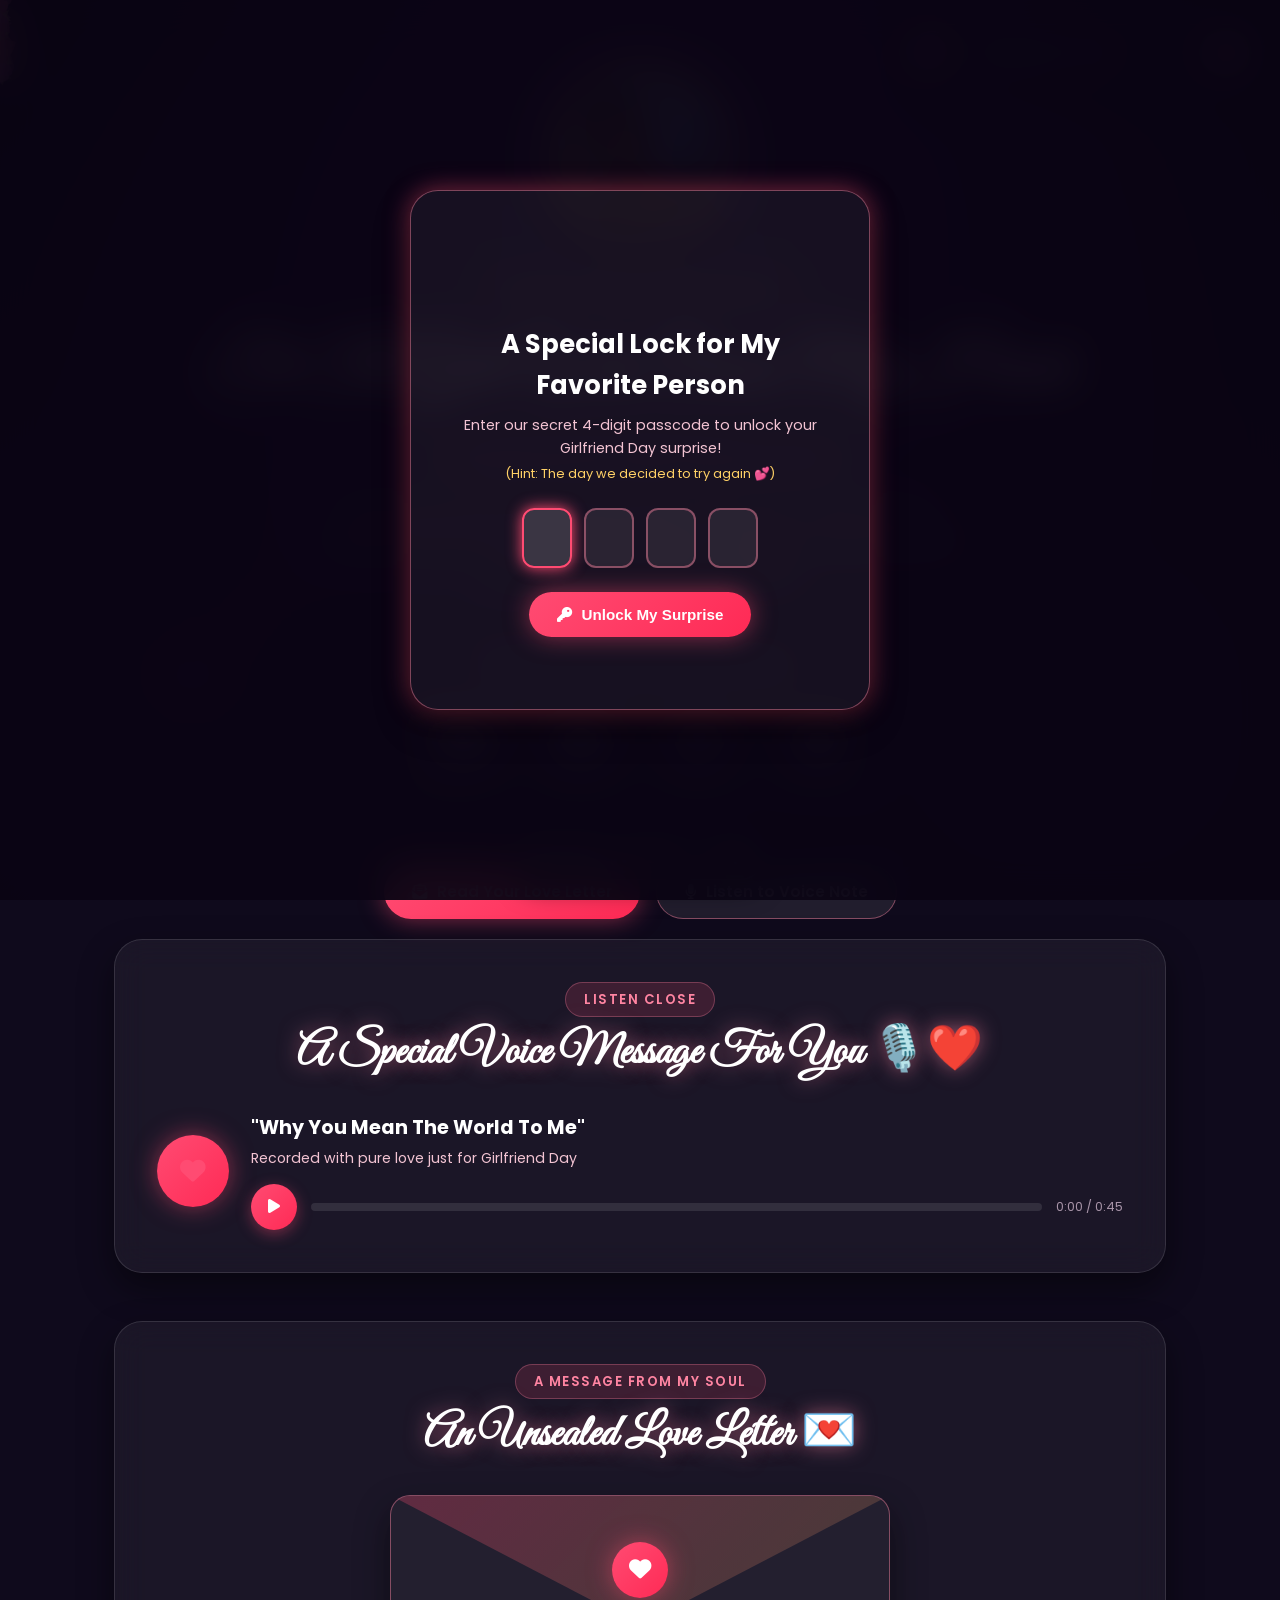
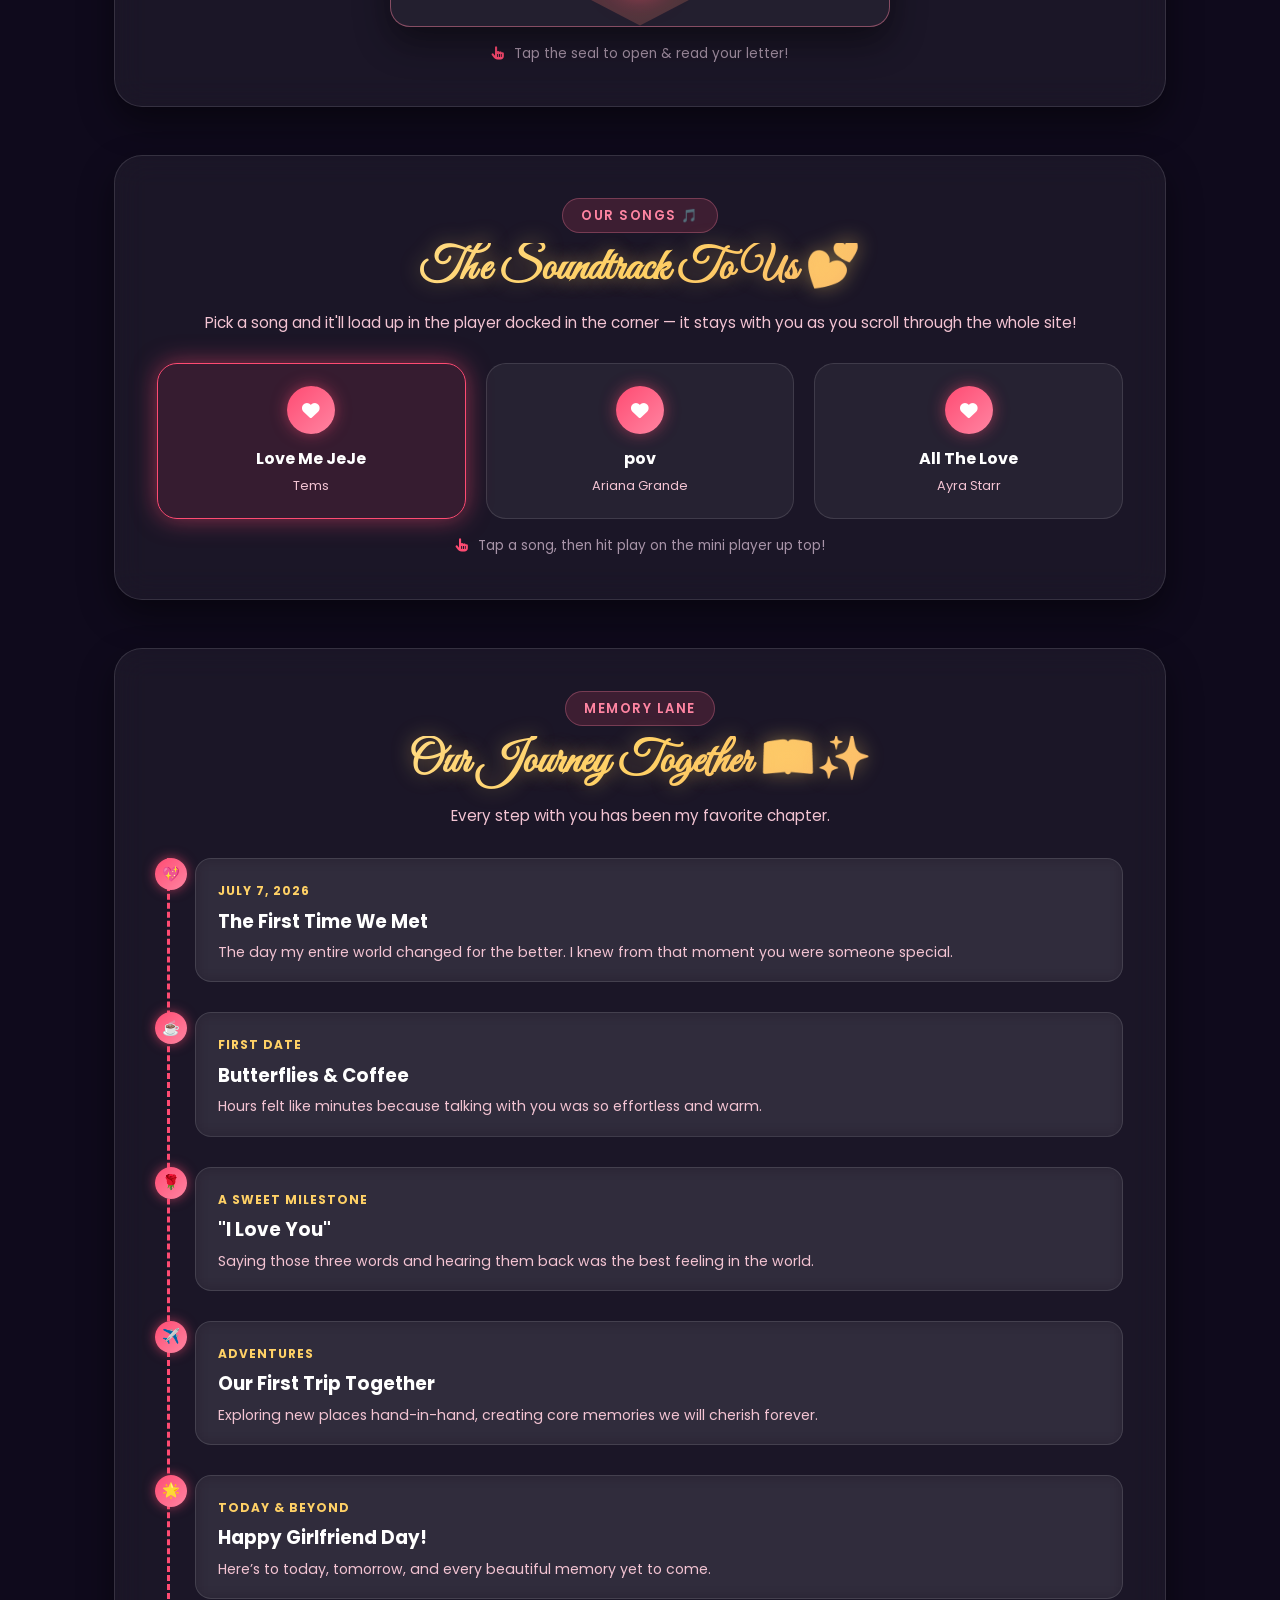
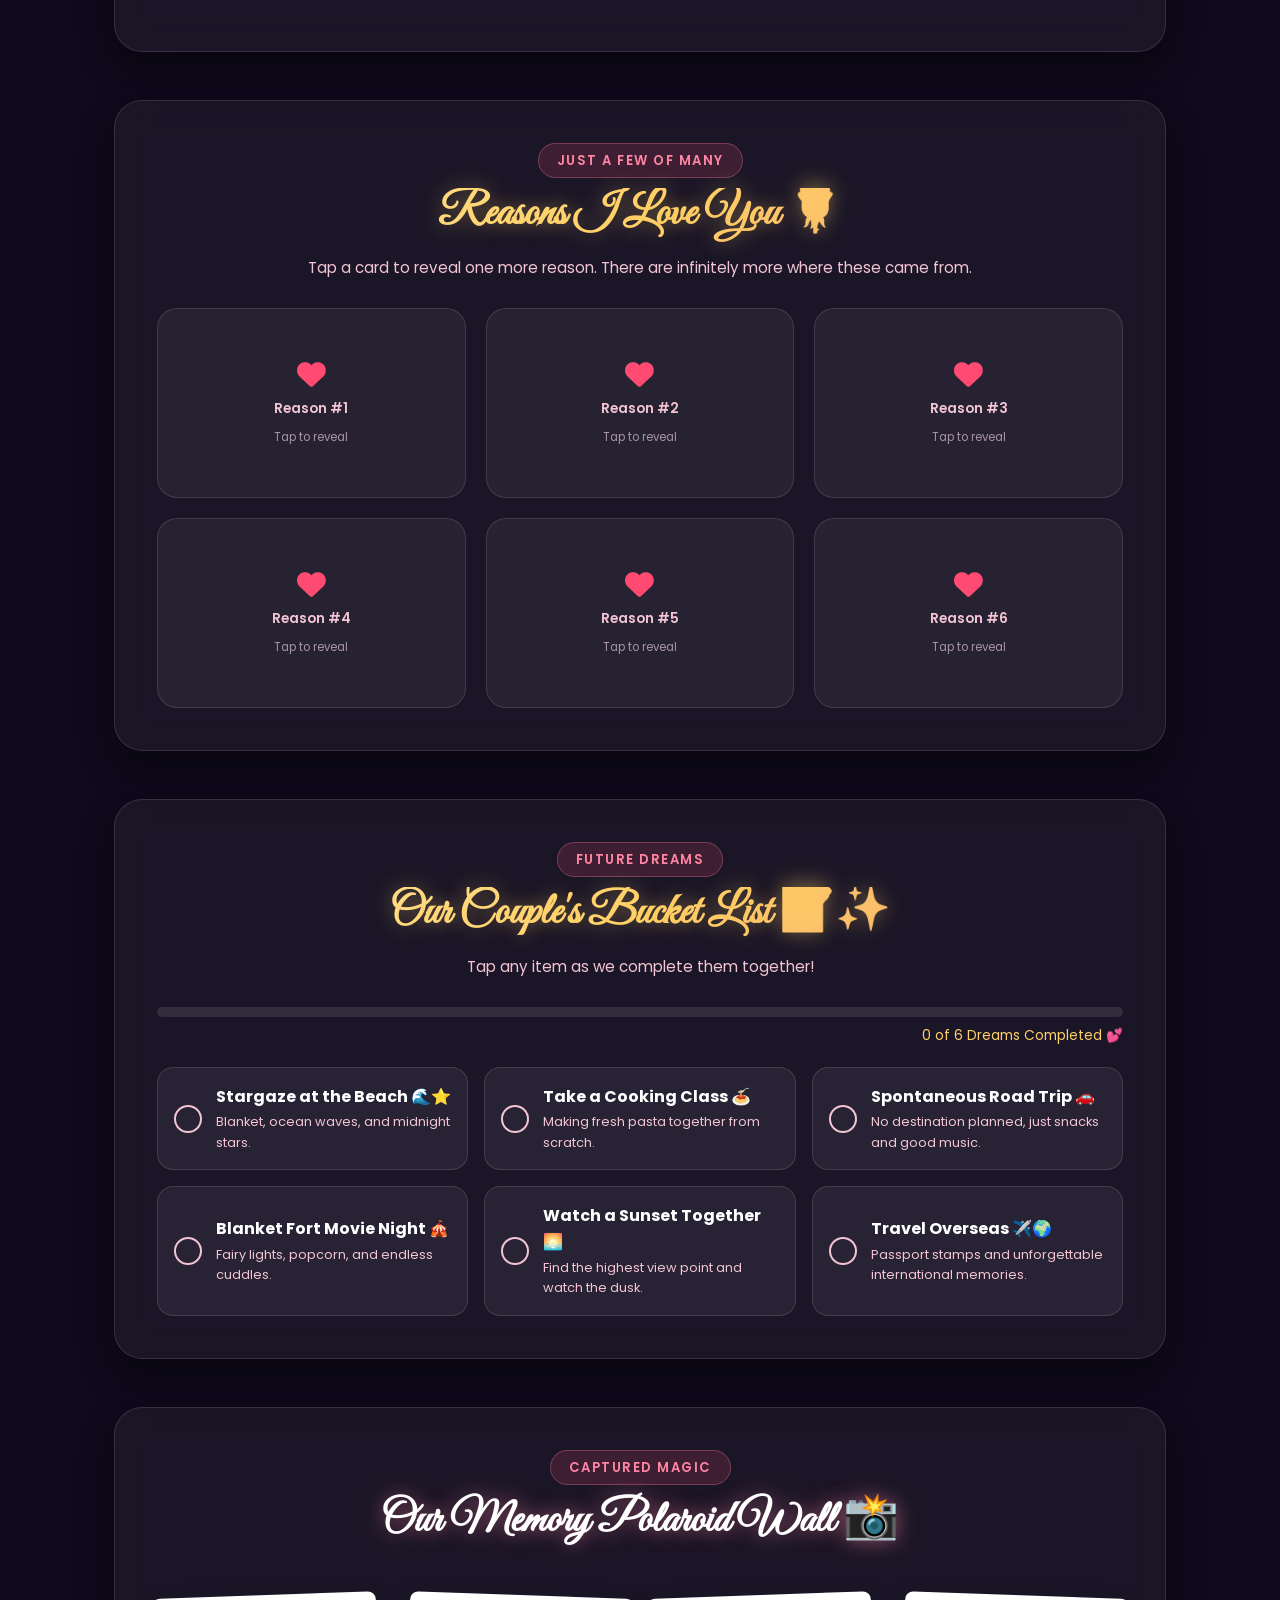
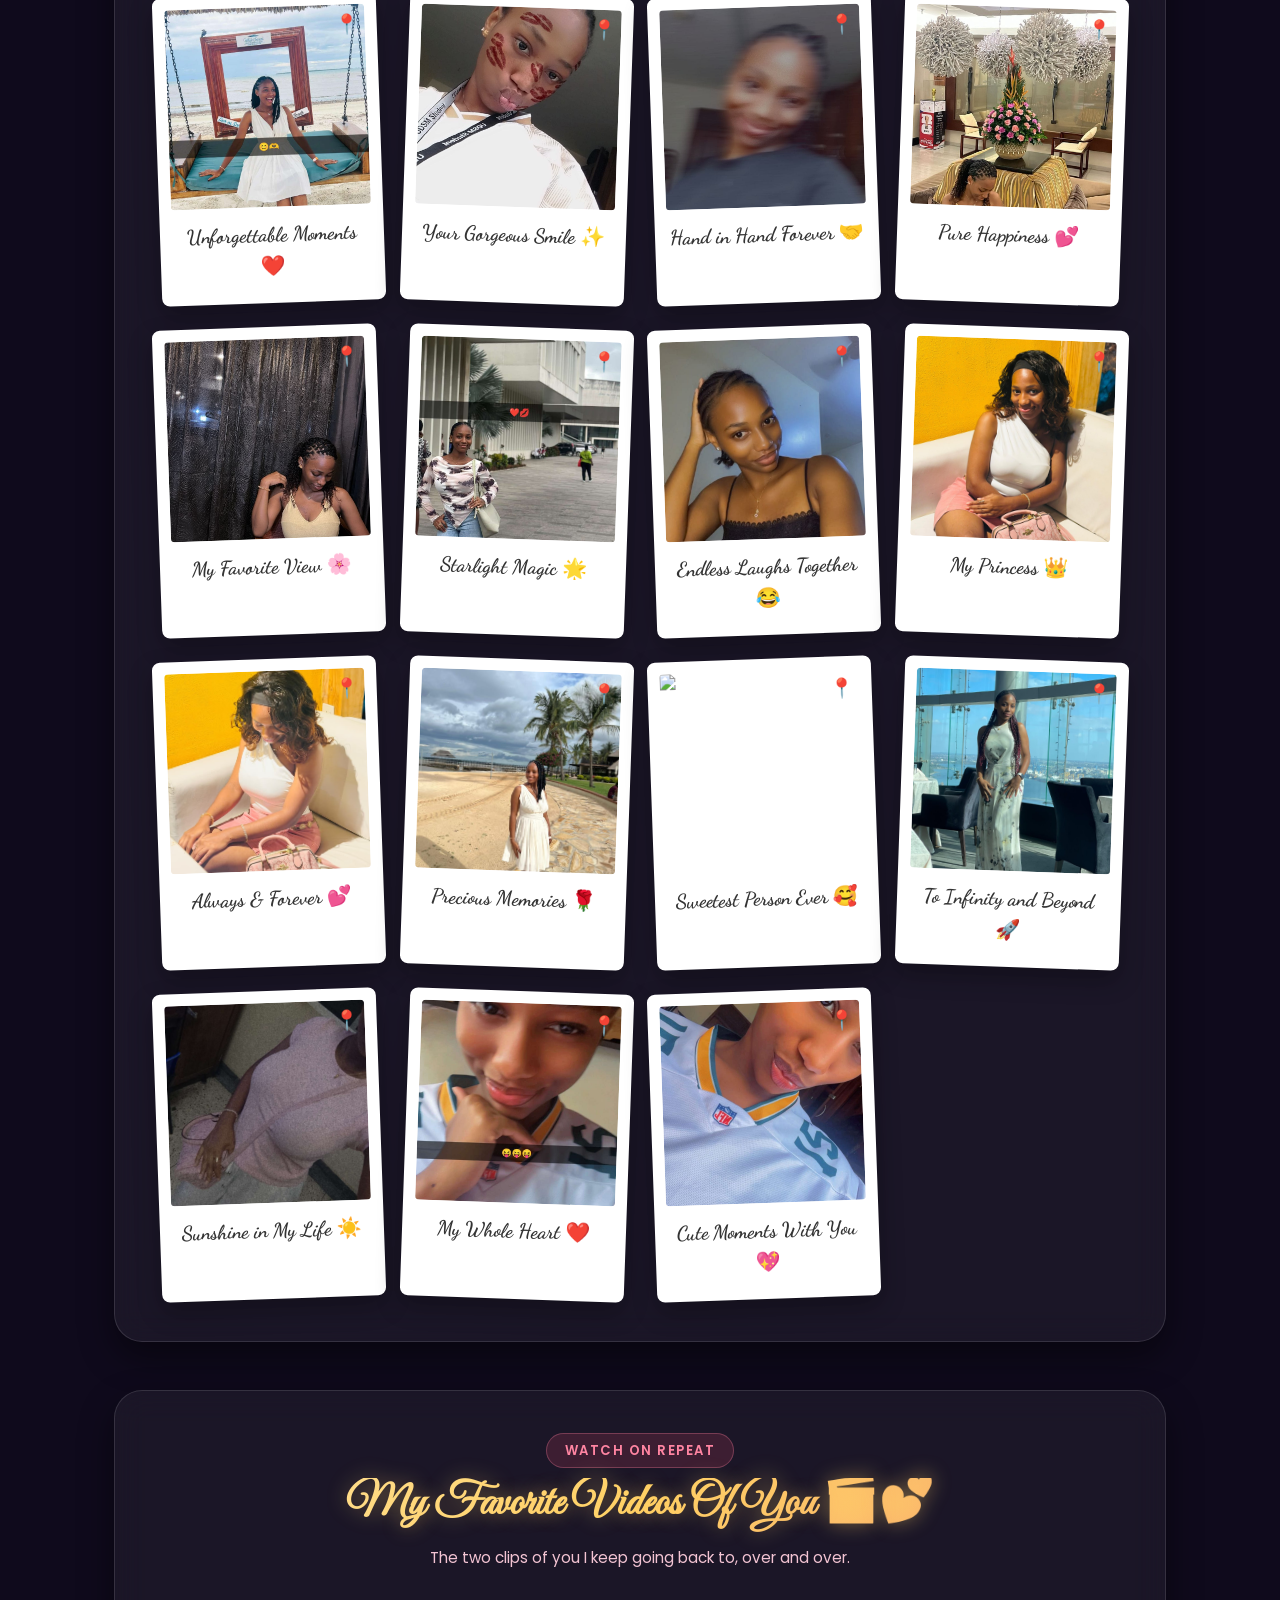
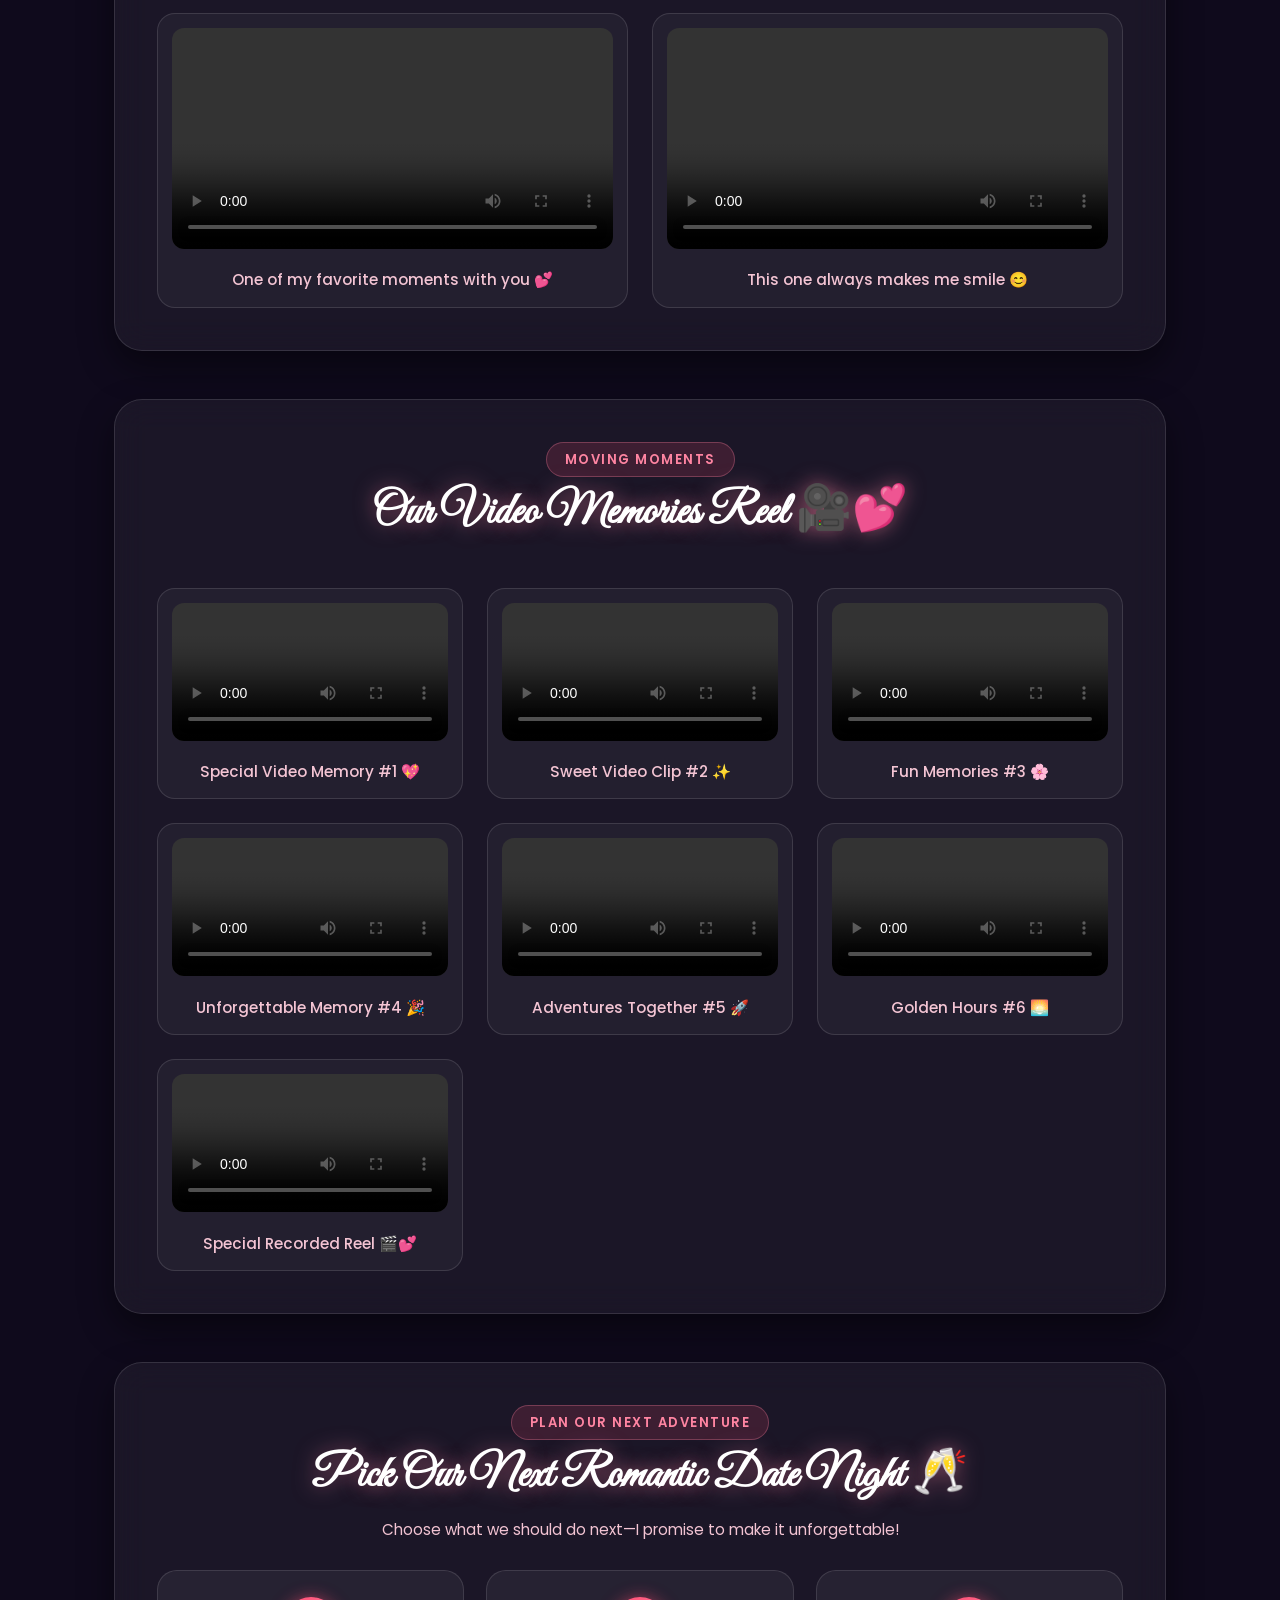
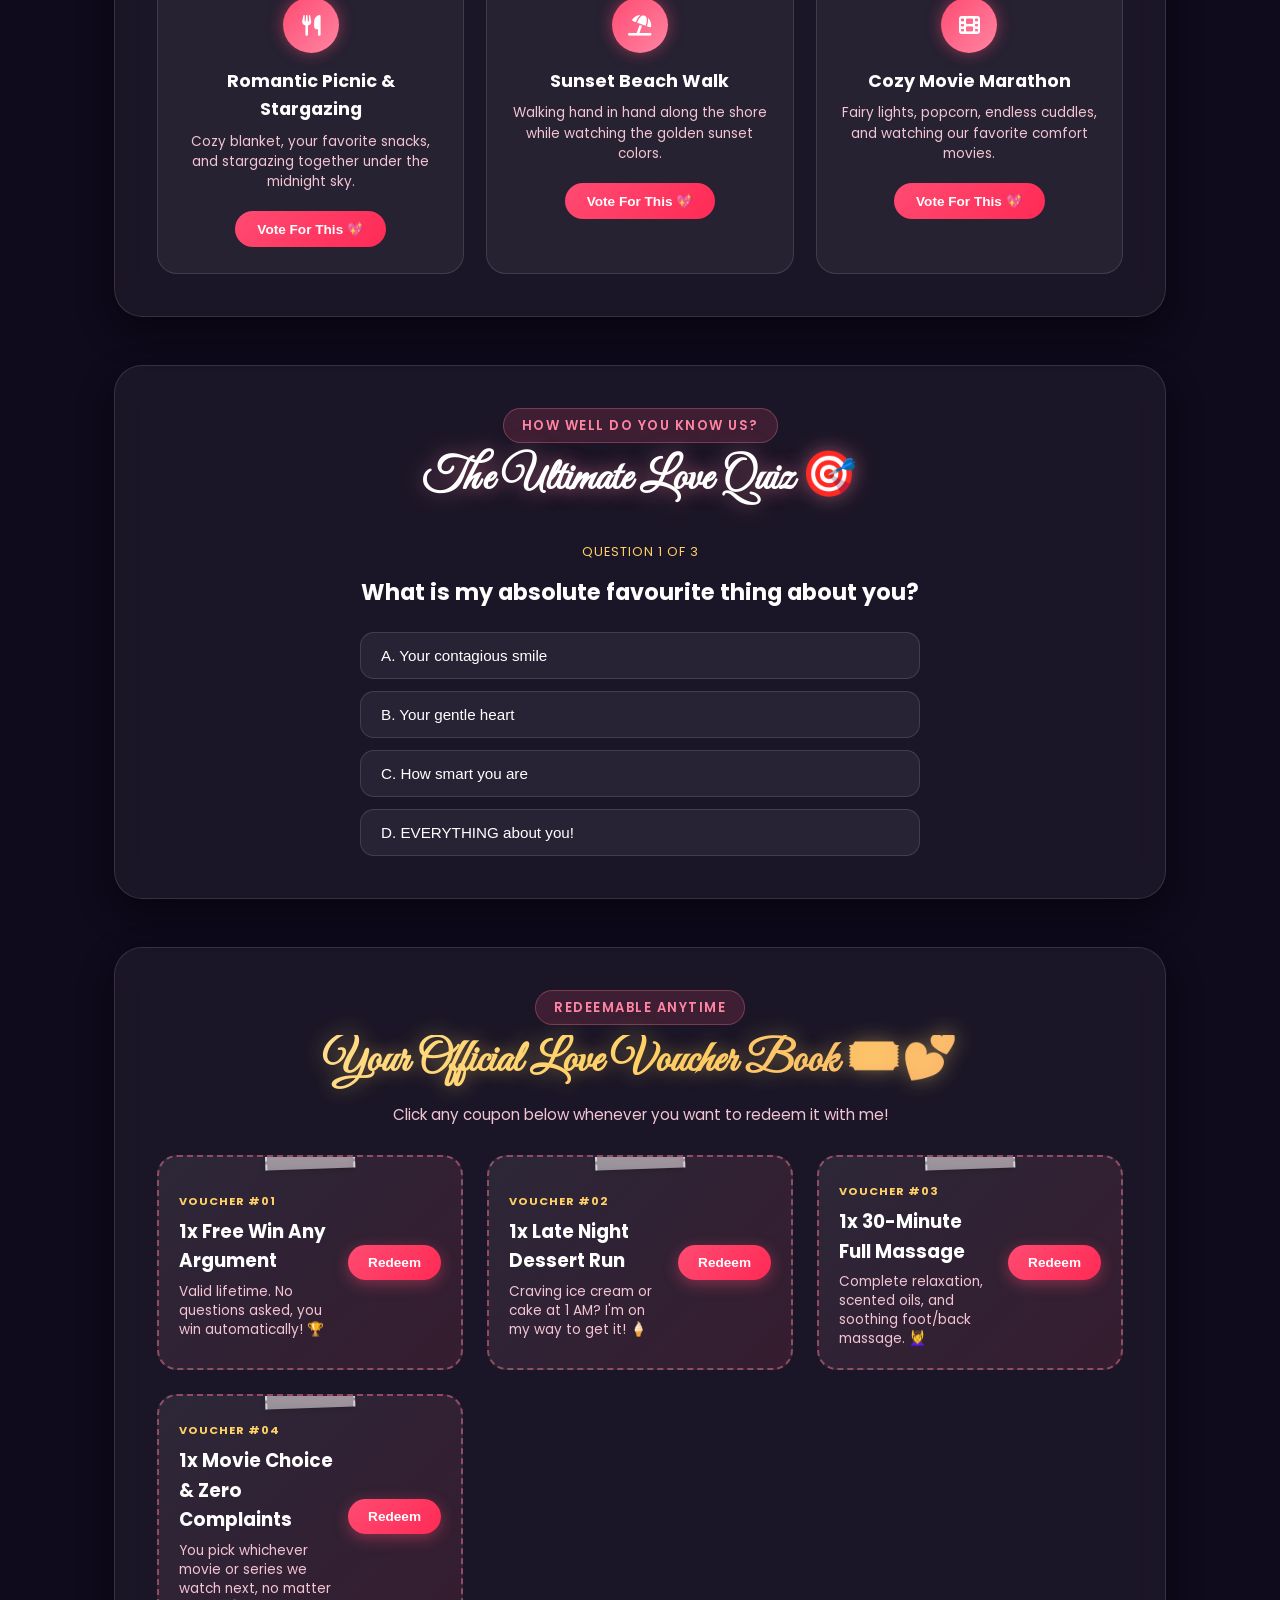
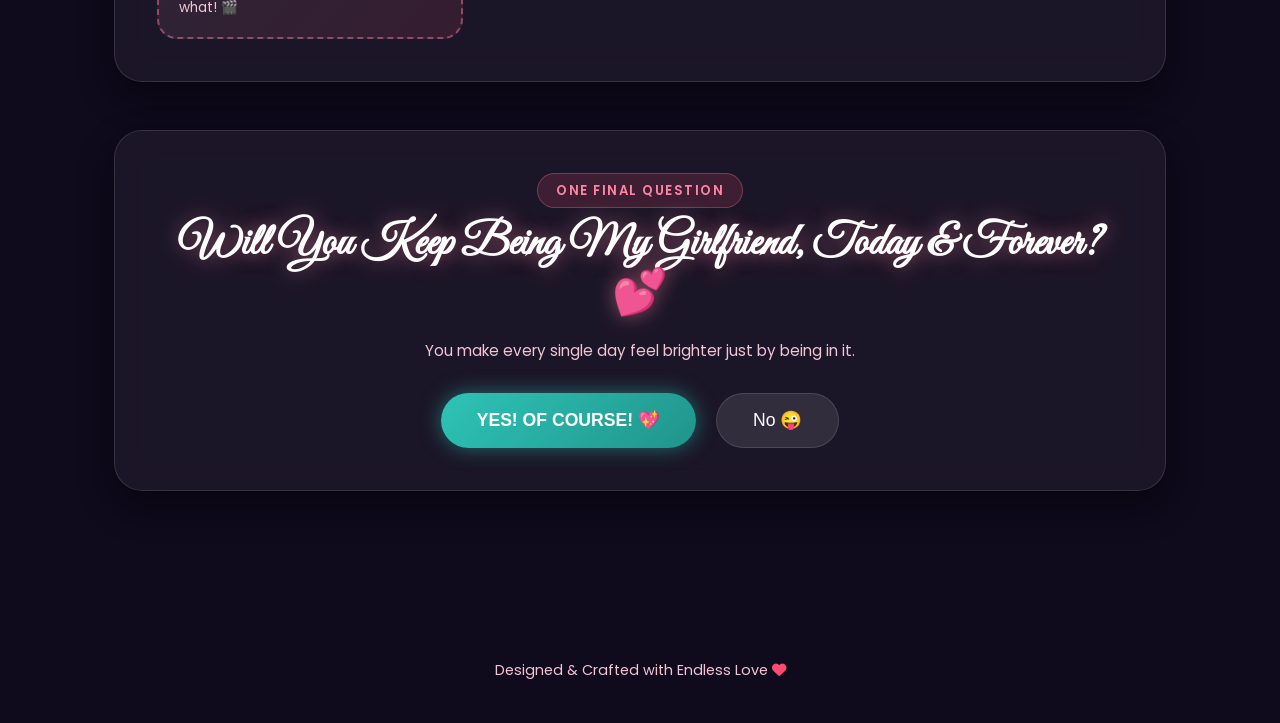
==== commit 69809022: "Update print statement from 'Hello' to 'Goodbye'" ====
--- a/mybaby.html
+++ b/mybaby.html
@@ -504,7 +504,7 @@
 
                 <div class="polaroid" onclick="appUI.openLightbox('images/64.jpeg', 'Sweetest Person Ever 🥰')">
                     <div class="polaroid-img-wrapper">
-                        <img src="images/64.jpeg" alt="Memory 64" loading="lazy">
+                        <img src="images/51.jpeg" alt="Memory 64" loading="lazy">
                         <span class="pin-icon">📍</span>
                     </div>
                     <div class="caption">Sweetest Person Ever 🥰</div>
@@ -786,4 +786,4 @@
     <script src="princess.js"></script>
     <script src="love.js"></script>
 </body>
-</html>+</html>
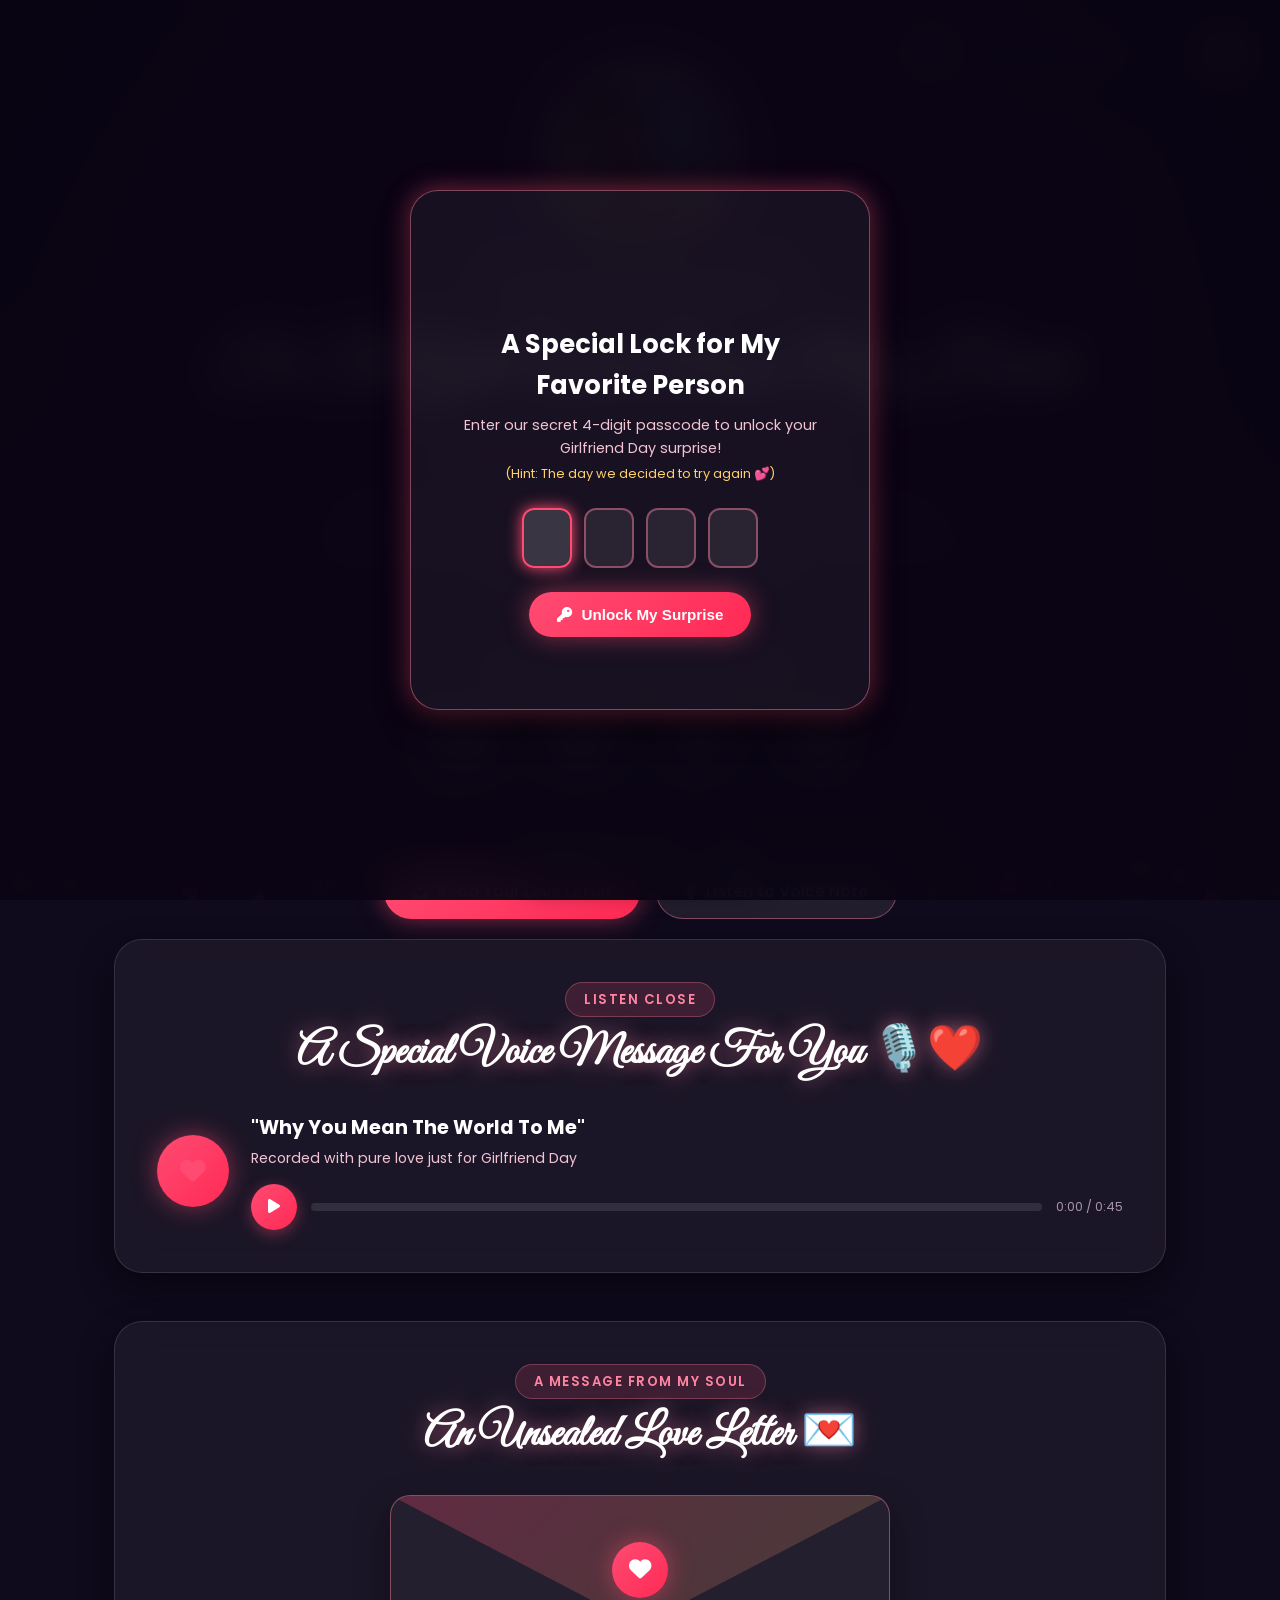
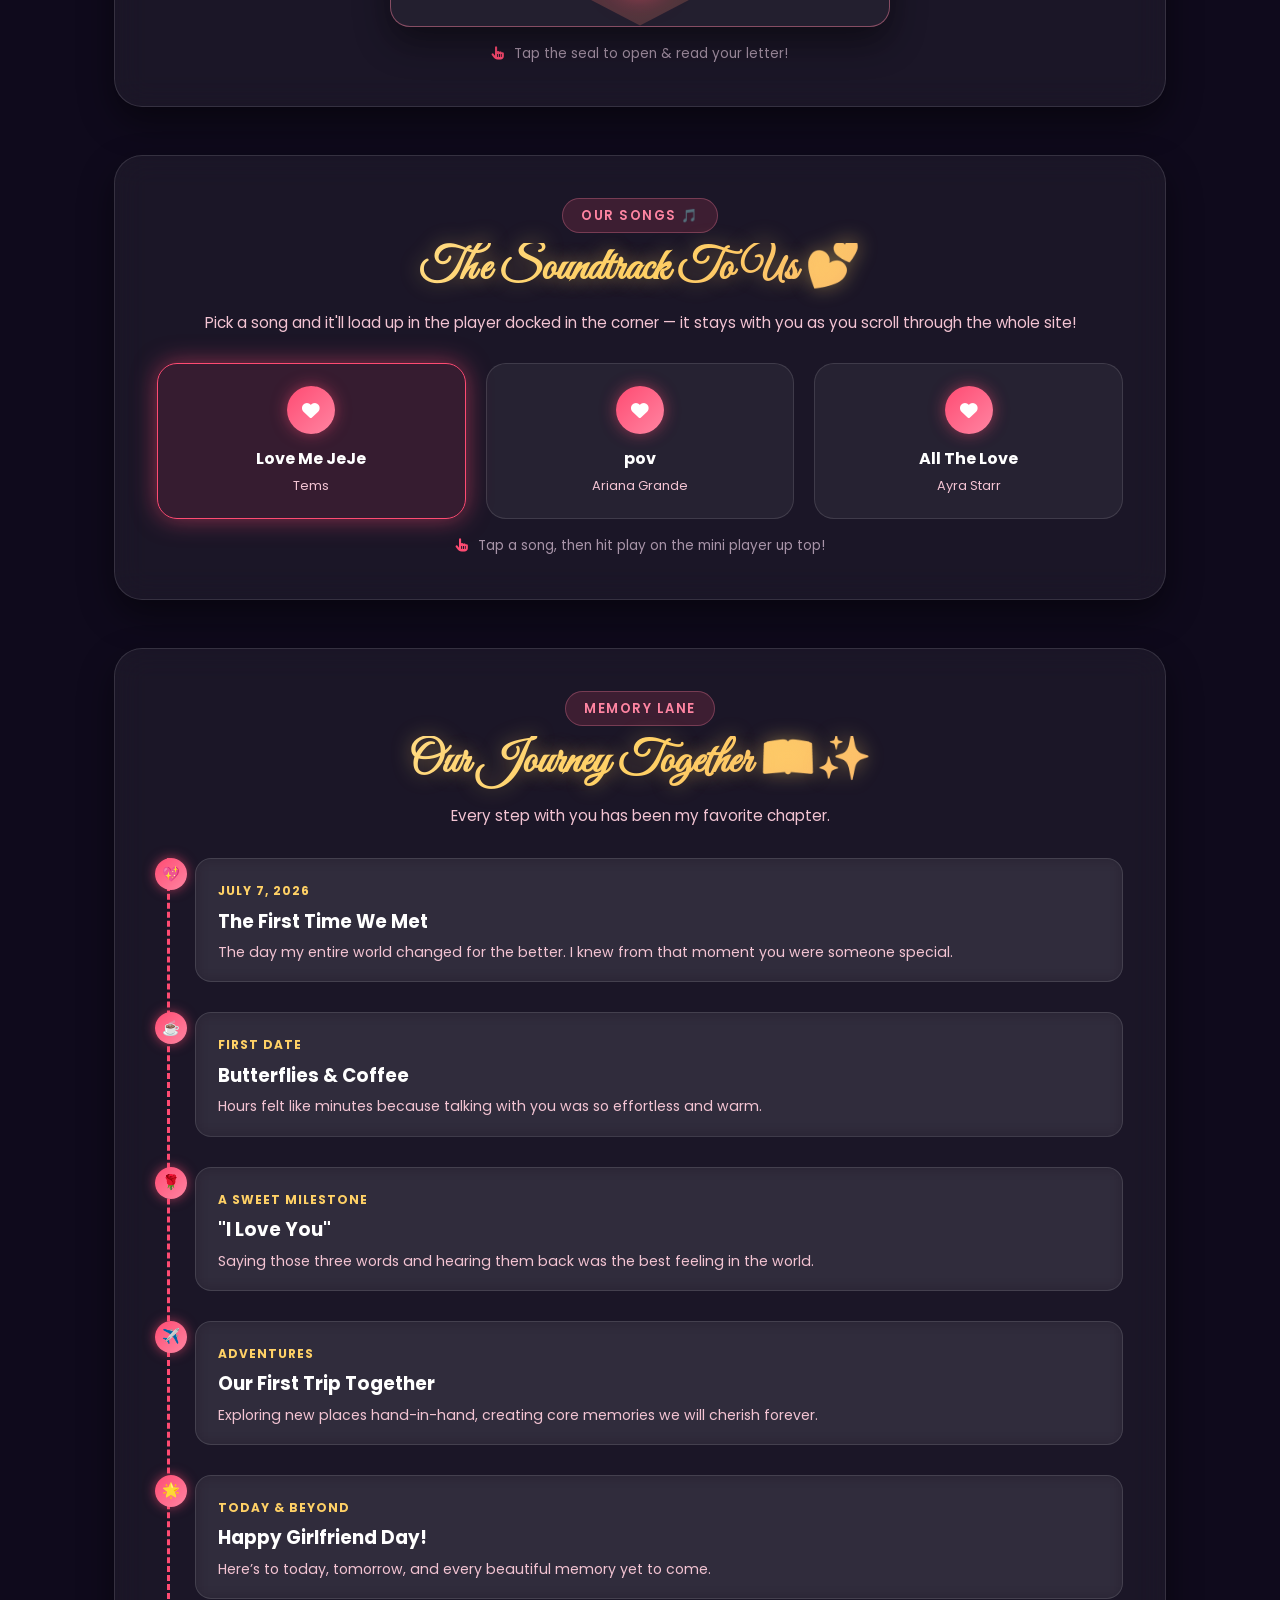
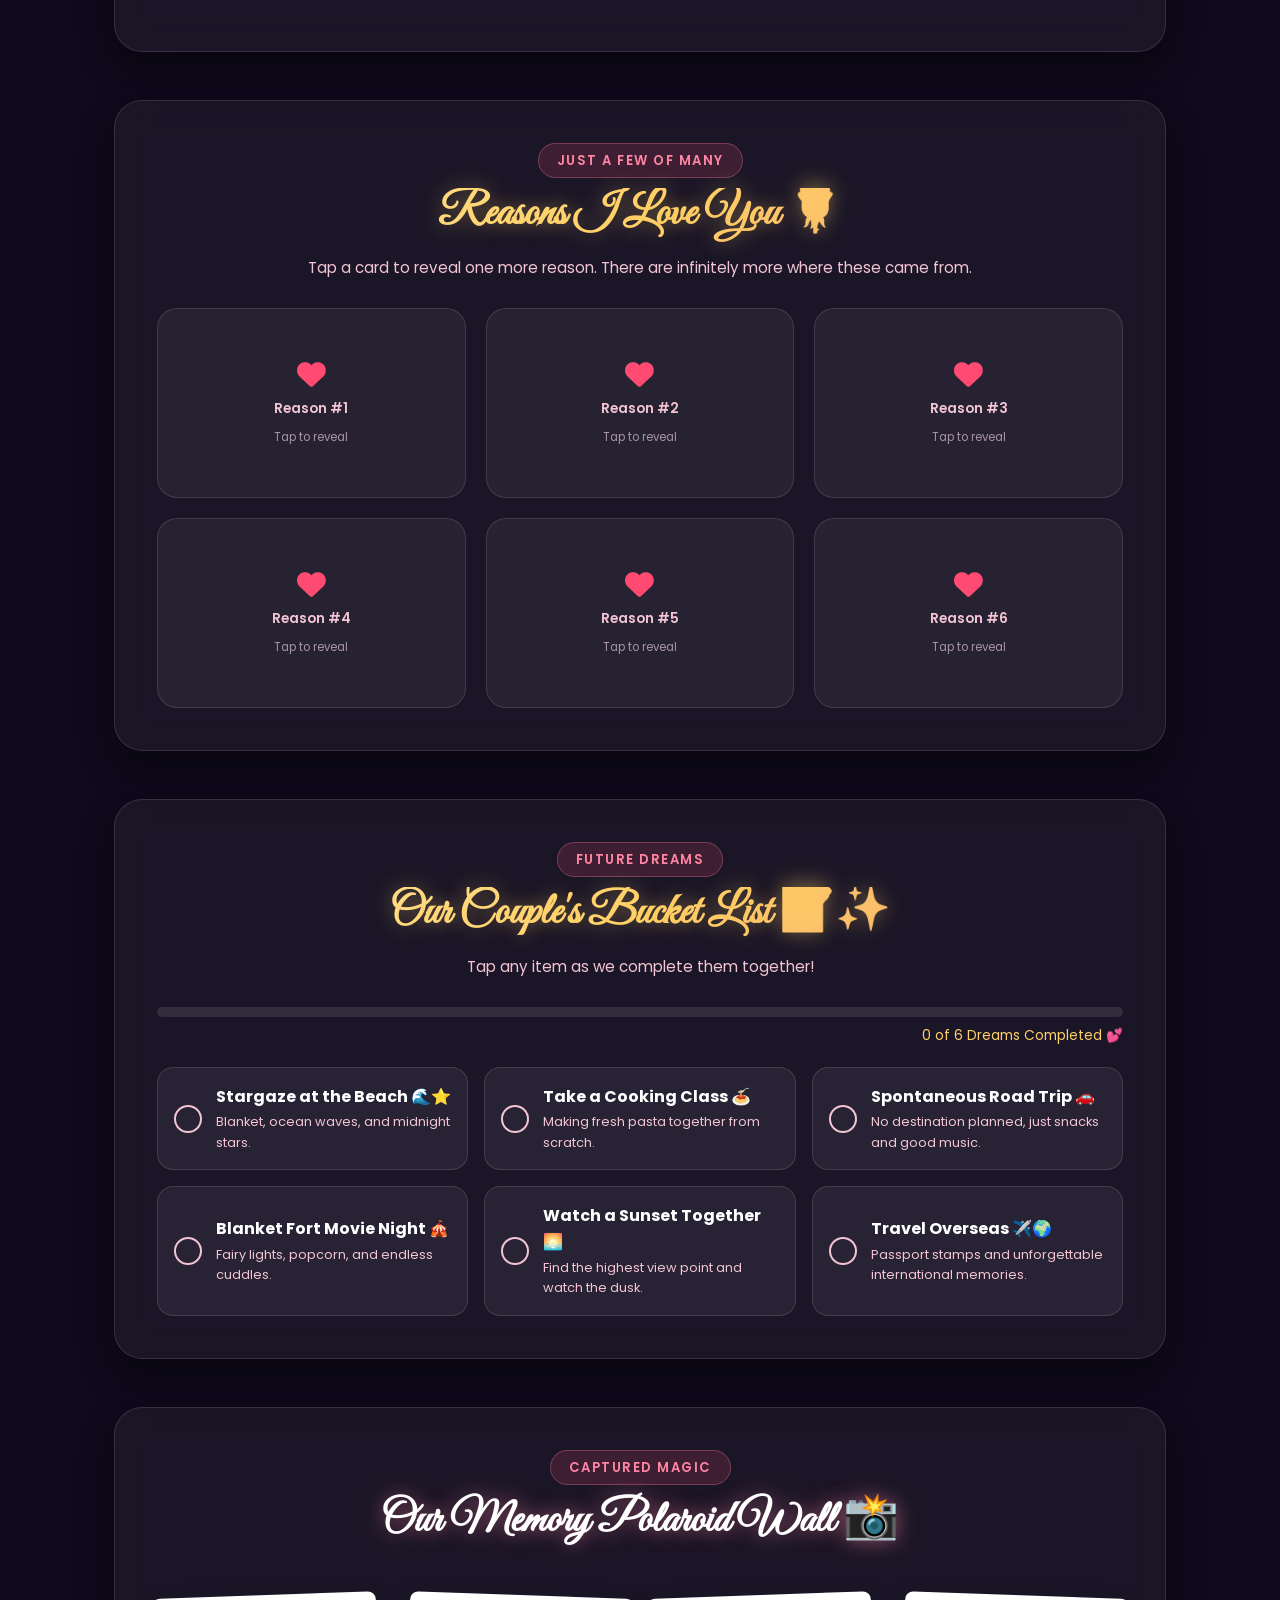
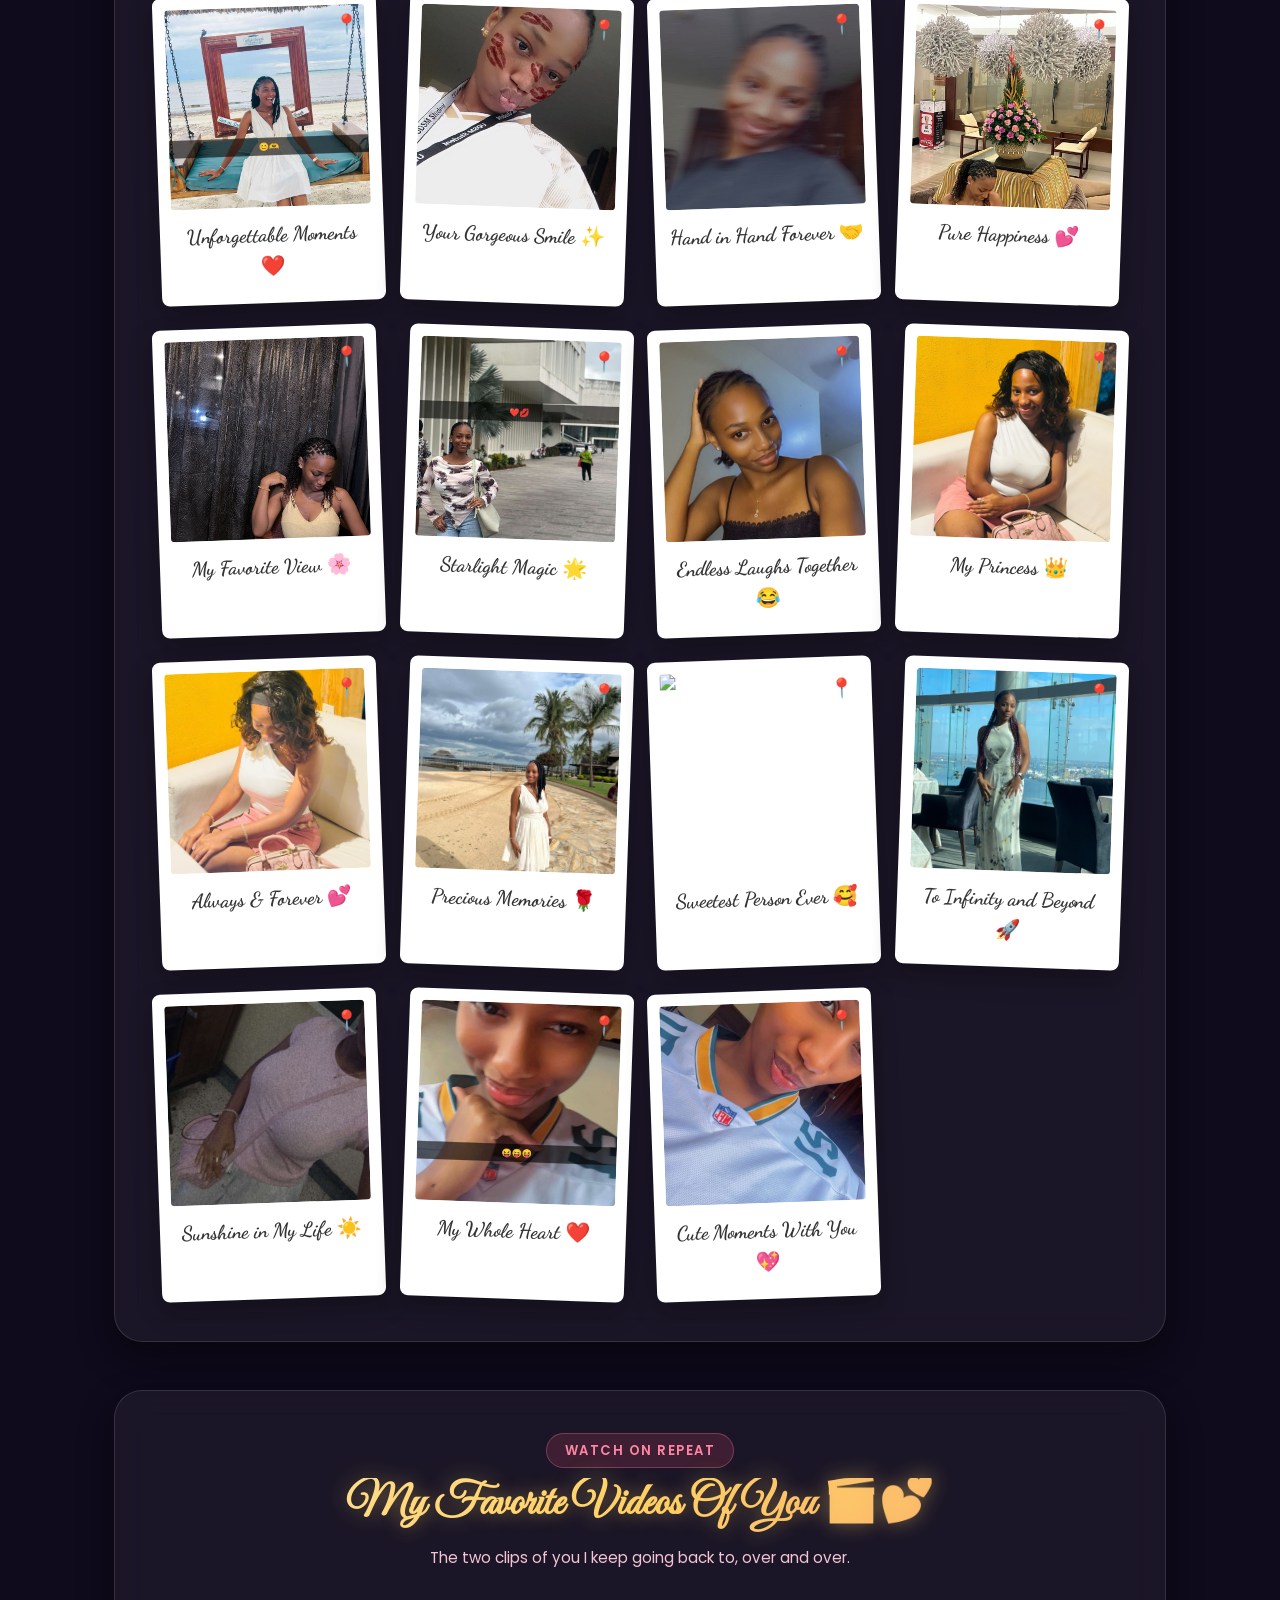
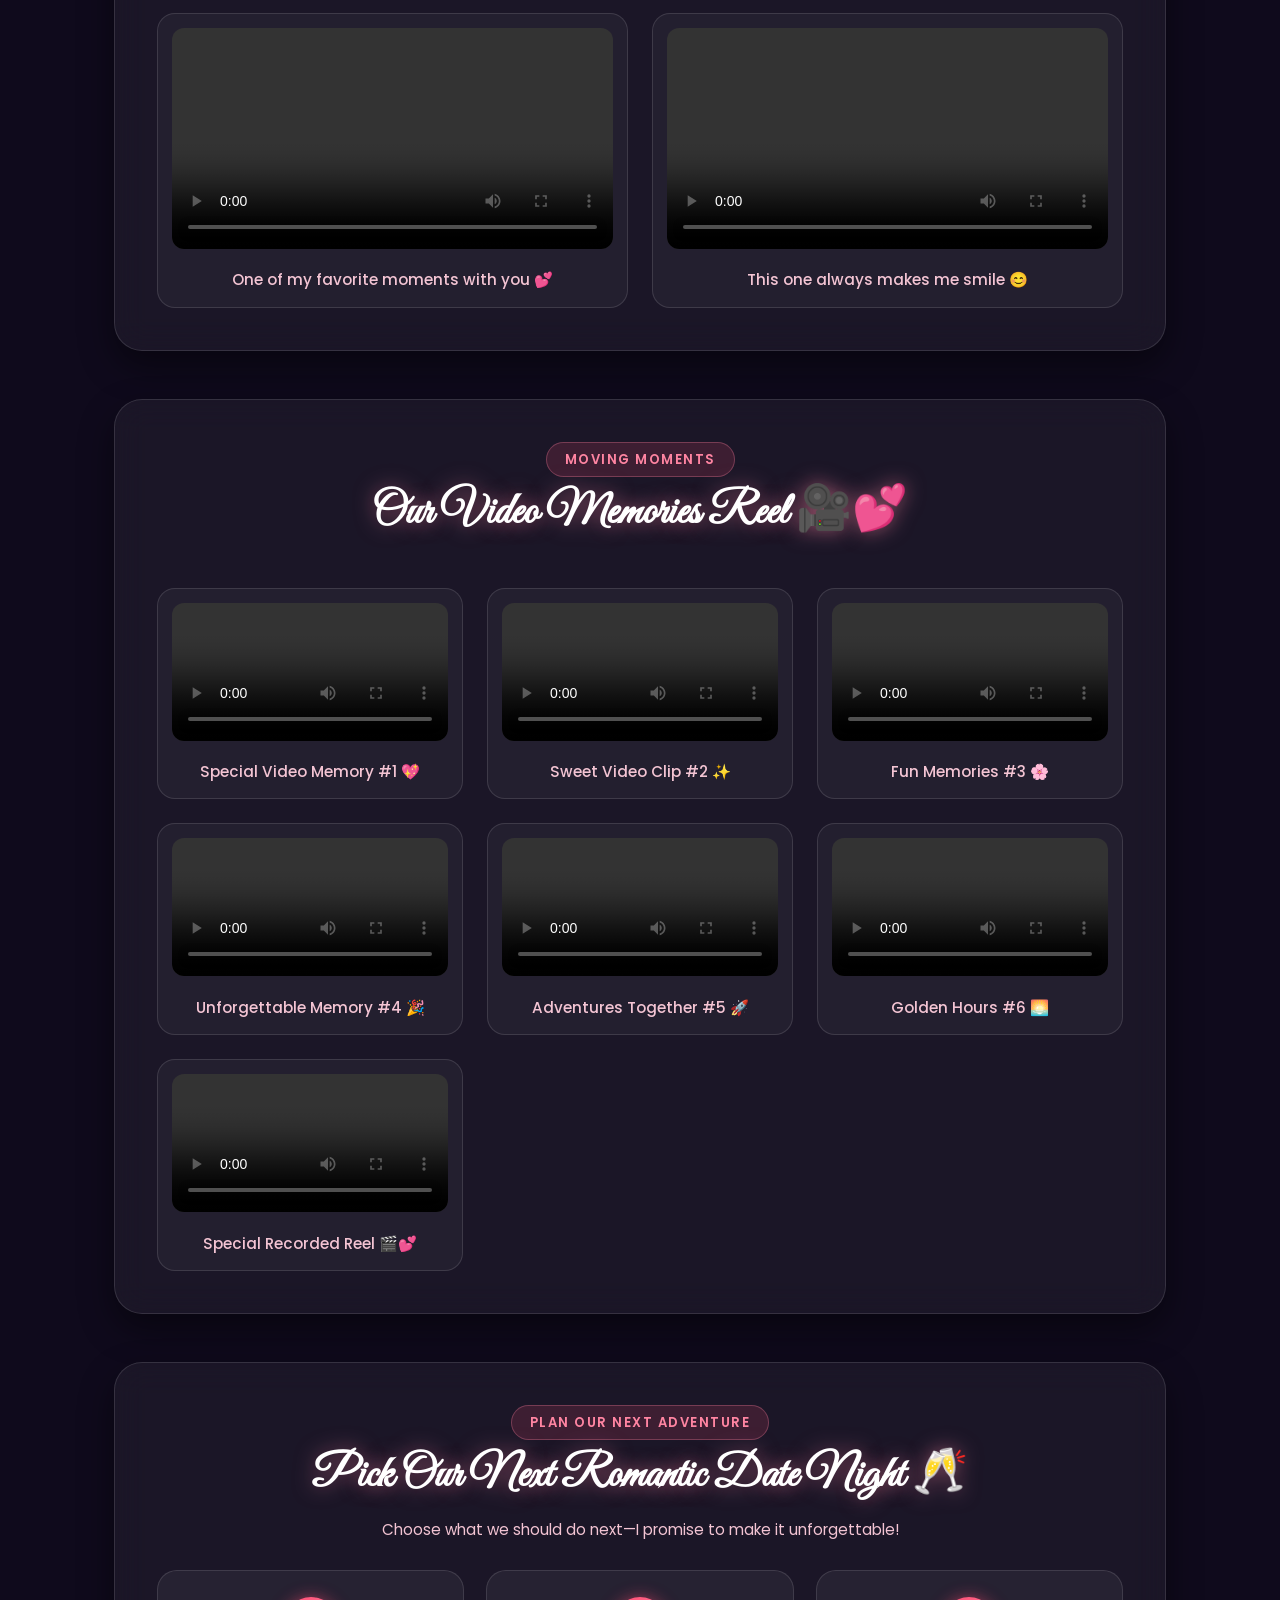
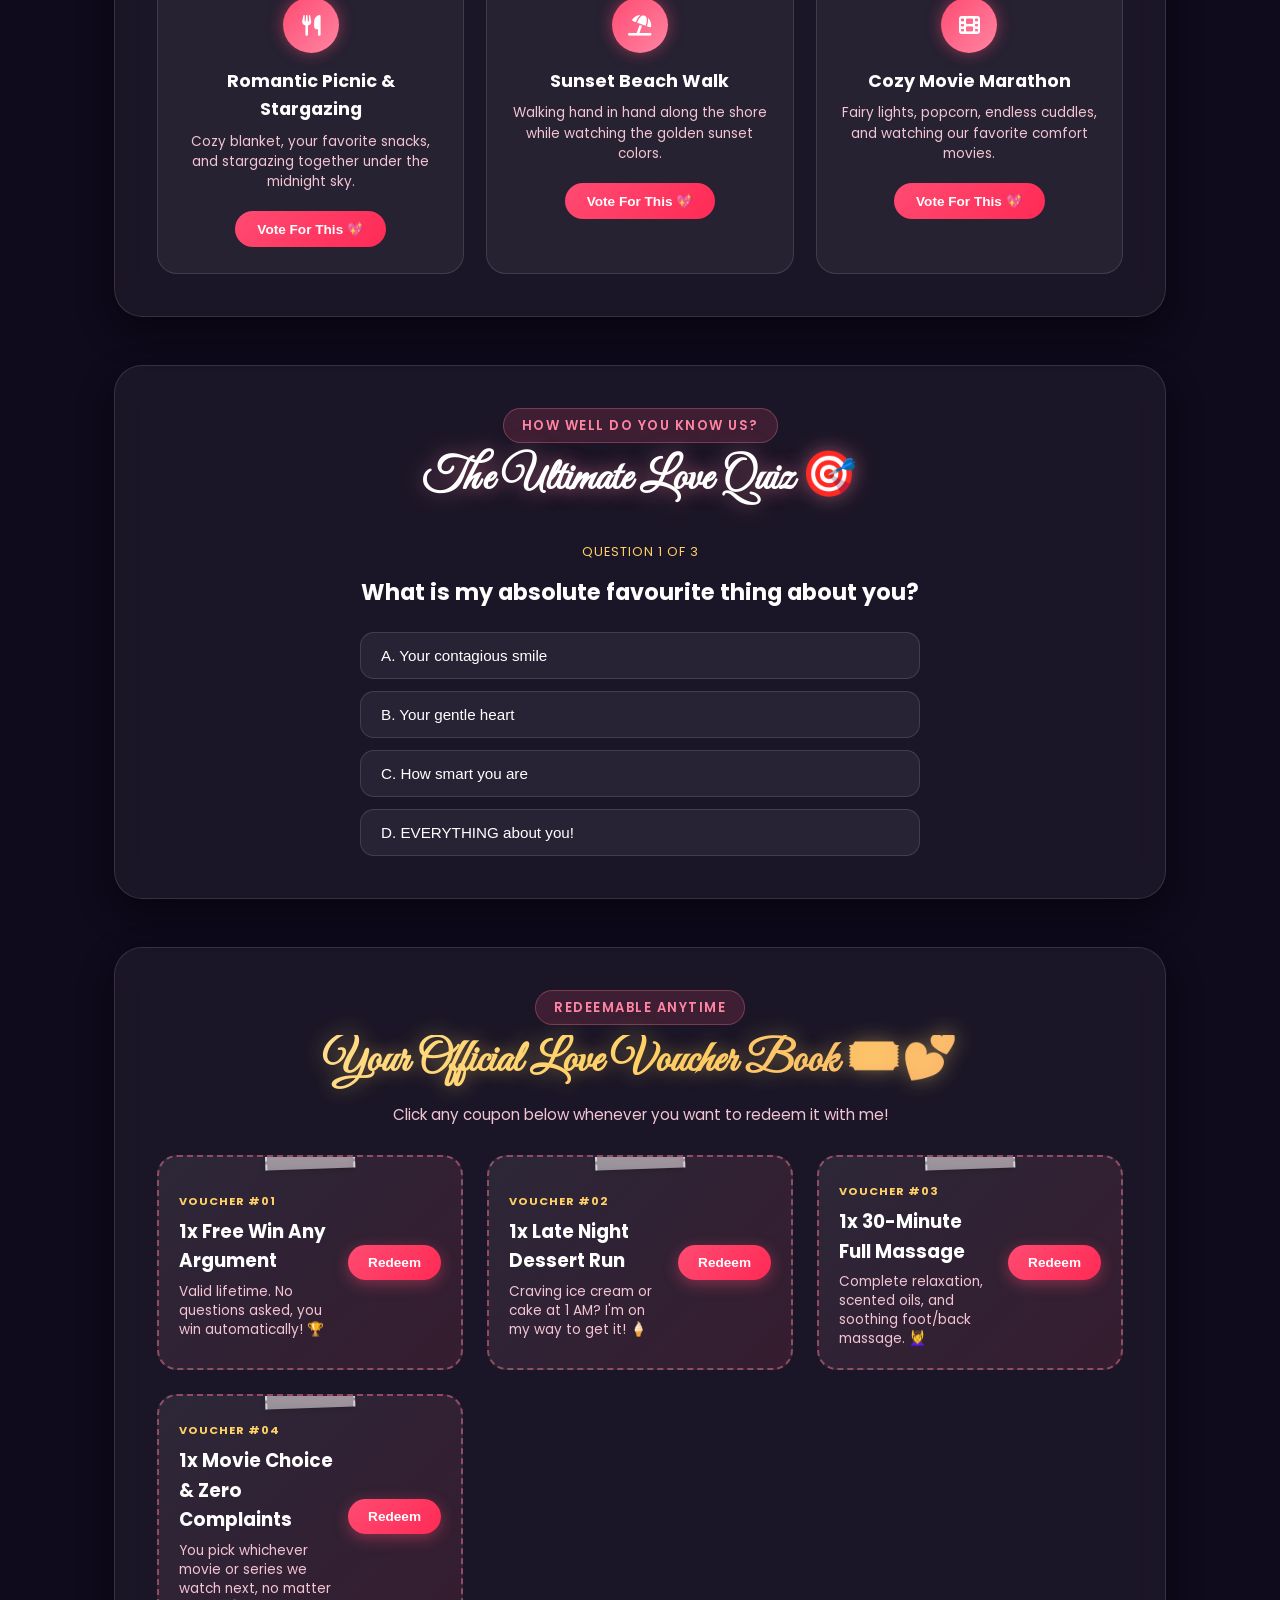
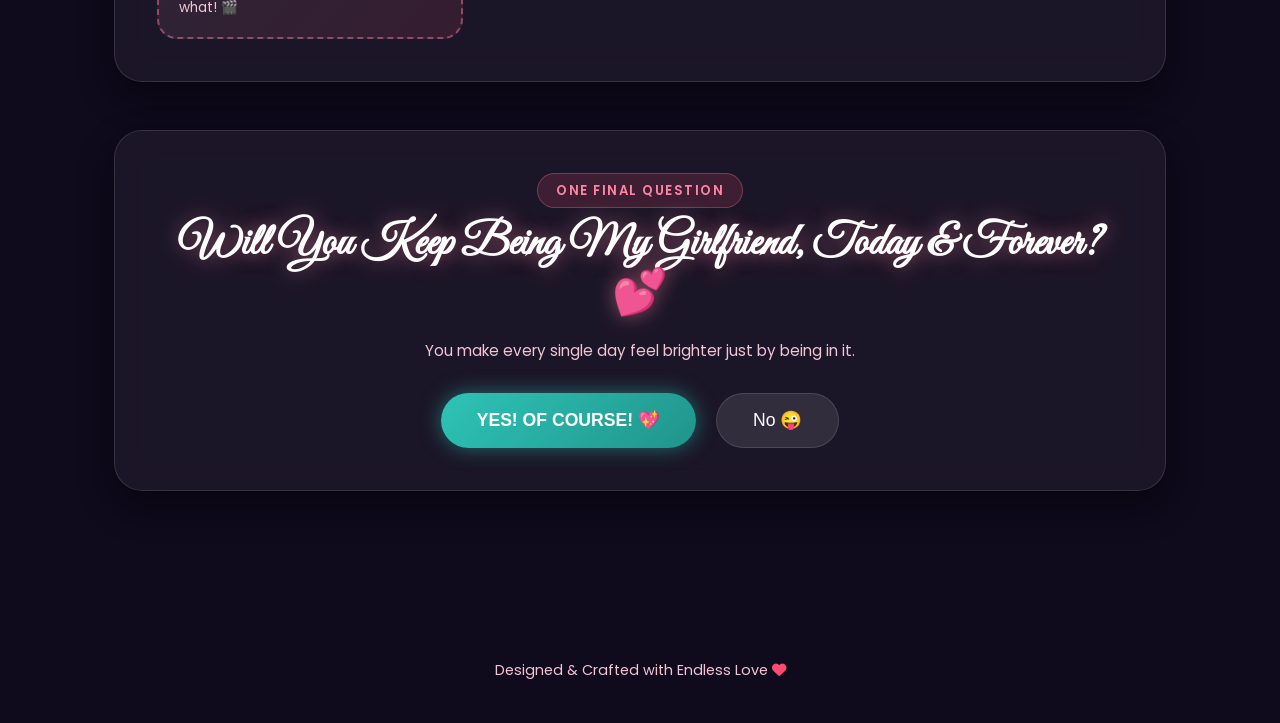
==== commit 605658e3: "Update print statement from 'Hello' to 'Goodbye'" ====
--- a/mybaby.html
+++ b/mybaby.html
@@ -504,7 +504,7 @@
 
                 <div class="polaroid" onclick="appUI.openLightbox('images/64.jpeg', 'Sweetest Person Ever 🥰')">
                     <div class="polaroid-img-wrapper">
-                        <img src="images/51.jpeg" alt="Memory 64" loading="lazy">
+                        <img src="images/51.jpeg" alt="Memory 51" loading="lazy">
                         <span class="pin-icon">📍</span>
                     </div>
                     <div class="caption">Sweetest Person Ever 🥰</div>
